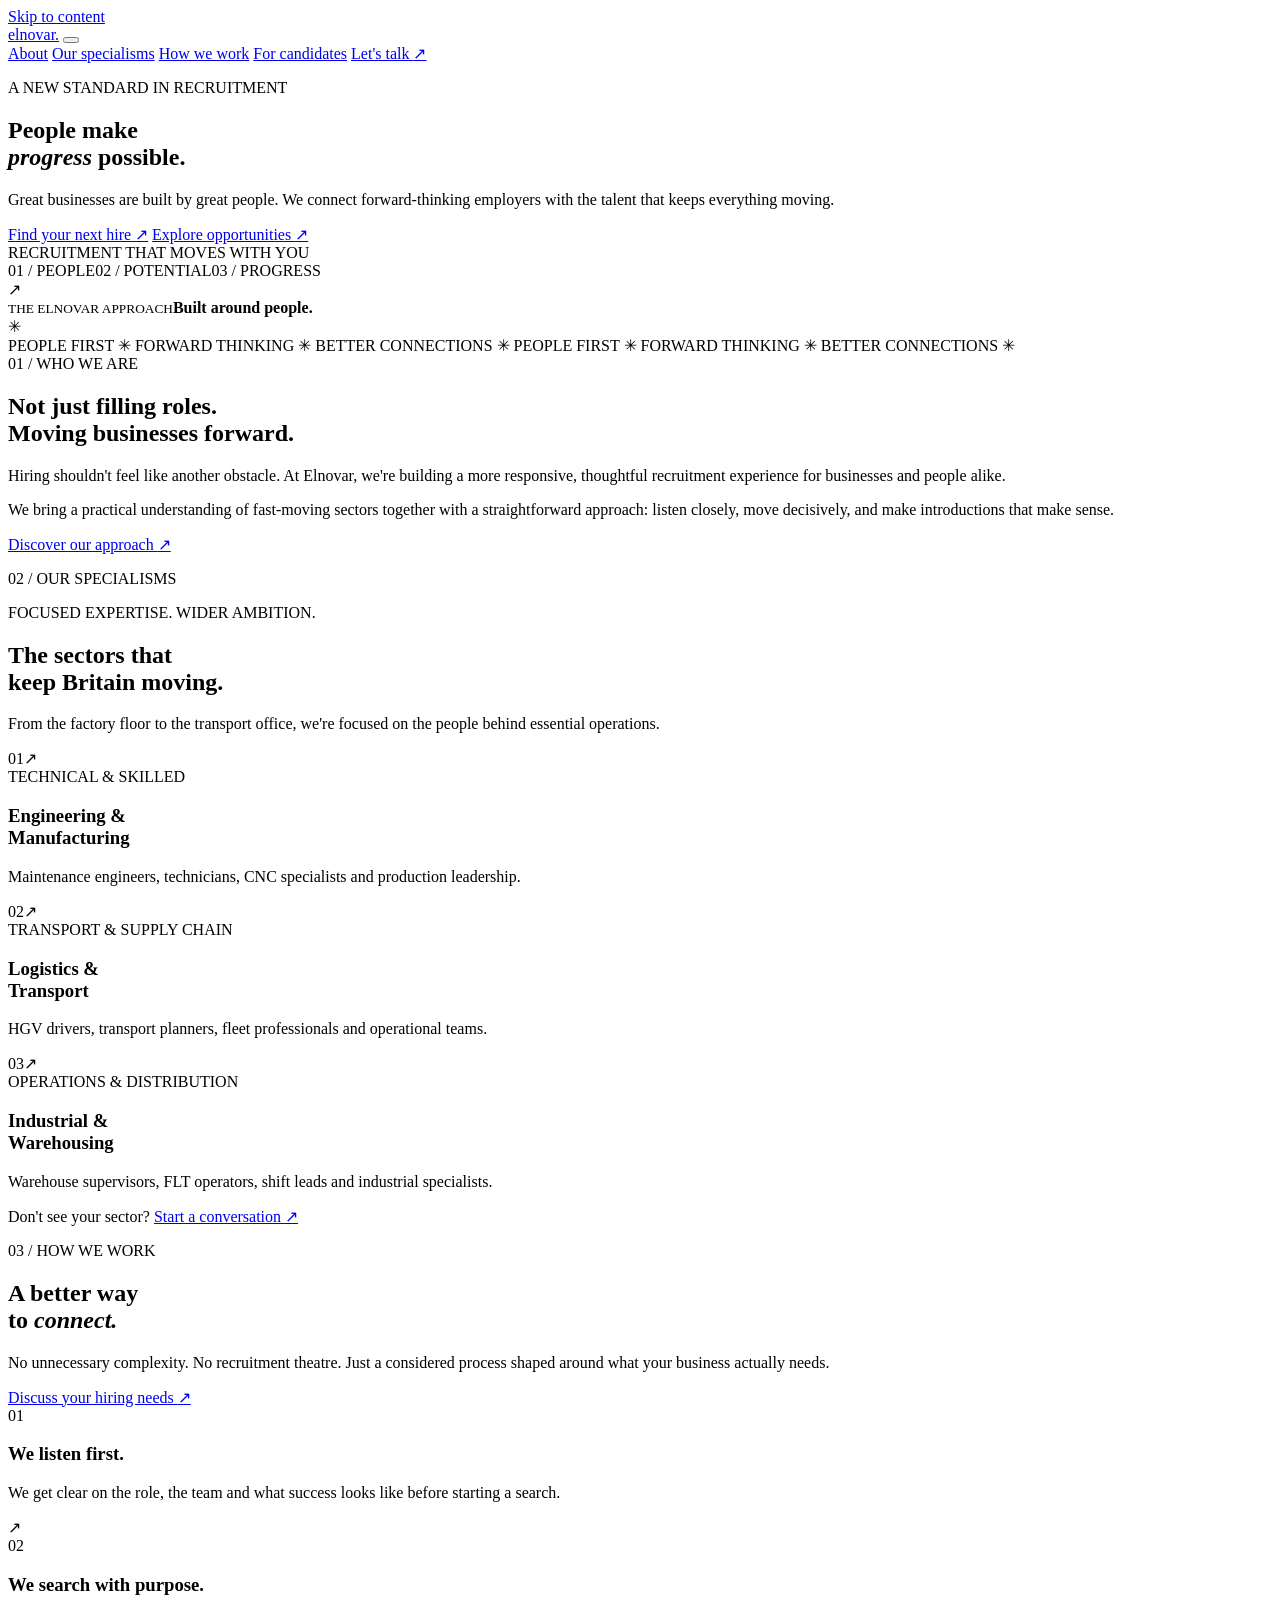
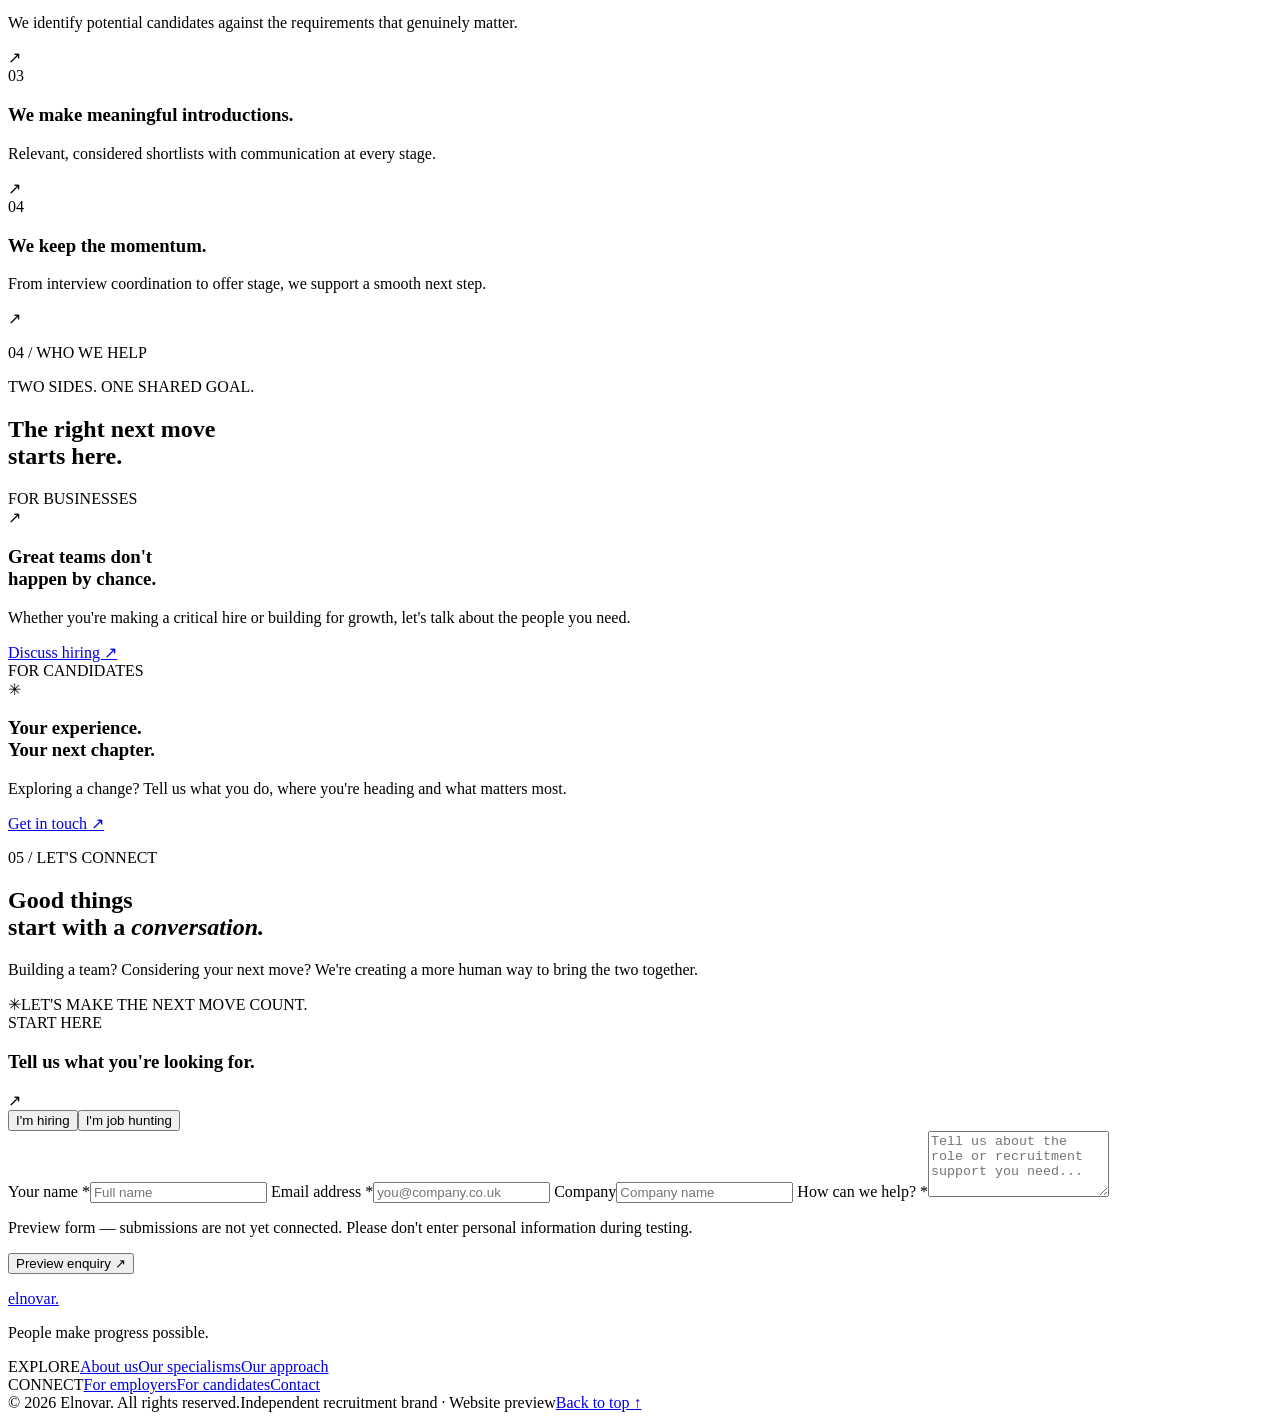
==== index.html @ 0253117a "Build Elnovar recruitment website structure" ====
<!doctype html>
<html lang="en-GB">
<head>
  <meta charset="utf-8">
  <meta name="viewport" content="width=device-width, initial-scale=1">
  <meta name="theme-color" content="#101d24">
  <meta name="description" content="Elnovar is a modern UK recruitment partner connecting ambitious businesses with talent across engineering, logistics and industrial operations.">
  <meta property="og:title" content="Elnovar | Recruitment with momentum">
  <meta property="og:description" content="People make progress possible. Discover a more considered approach to hiring across engineering, logistics and industrial operations.">
  <meta property="og:type" content="website">
  <title>Elnovar — People make progress possible.</title>
  <link rel="preconnect" href="https://fonts.googleapis.com">
  <link rel="preconnect" href="https://fonts.gstatic.com" crossorigin>
  <link href="https://fonts.googleapis.com/css2?family=DM+Sans:wght@400;500;600;700&family=Manrope:wght@400;500;600;700;800&display=swap" rel="stylesheet">
  <link rel="stylesheet" href="./styles.css">
  <script defer src="./script.js"></script>
</head>
<body>
  <a class="skip-link" href="#main">Skip to content</a>
  <header class="site-header" id="top">
    <div class="container header-inner">
      <a class="brand" href="#top" aria-label="Elnovar home"><span class="brand-mark" aria-hidden="true"><i></i><i></i><i></i></span><span>elnovar<span class="brand-dot">.</span></span></a>
      <button class="menu-toggle" type="button" aria-expanded="false" aria-controls="primary-nav" aria-label="Open menu"><span></span><span></span><span></span></button>
      <nav id="primary-nav" class="primary-nav" aria-label="Main navigation">
        <a href="#about">About</a>
        <a href="#industries">Our specialisms</a>
        <a href="#approach">How we work</a>
        <a href="#candidates">For candidates</a>
        <a href="#contact" class="nav-cta">Let's talk <span aria-hidden="true">↗</span></a>
      </nav>
    </div>
  </header>
  <main id="main">
    <section class="hero" aria-labelledby="hero-title">
      <div class="hero-grid" aria-hidden="true"></div>
      <div class="container hero-inner">
        <div class="hero-content">
          <p class="eyebrow hero-eyebrow"><span class="eyebrow-line"></span> A NEW STANDARD IN RECRUITMENT</p>
          <h1 id="hero-title">People make<br><em>progress</em> possible<span class="accent-period">.</span></h1>
          <p class="hero-description">Great businesses are built by great people. We connect forward-thinking employers with the talent that keeps everything moving.</p>
          <div class="hero-actions">
            <a class="button button-lime" href="#contact">Find your next hire <span aria-hidden="true">↗</span></a>
            <a class="text-link light-link" href="#candidates">Explore opportunities <span aria-hidden="true">↗</span></a>
          </div>
          <div class="hero-bottom"><span class="hero-rule"></span><span>RECRUITMENT THAT MOVES WITH YOU</span></div>
        </div>
        <div class="hero-visual" aria-hidden="true">
          <div class="visual-orbit orbit-one"></div><div class="visual-orbit orbit-two"></div>
          <div class="hero-image-frame">
            <div class="hero-image"></div>
            <div class="image-shade"></div>
            <div class="image-caption"><span>01 / PEOPLE</span><span>02 / POTENTIAL</span><span>03 / PROGRESS</span></div>
          </div>
          <div class="floating-card">
            <span class="floating-icon">↗</span>
            <div><small>THE ELNOVAR APPROACH</small><strong>Built around people.</strong></div>
          </div>
          <div class="corner-star">✳</div>
        </div>
      </div>
      <div class="hero-marquee" aria-hidden="true"><div>PEOPLE FIRST <span>✳</span> FORWARD THINKING <span>✳</span> BETTER CONNECTIONS <span>✳</span> PEOPLE FIRST <span>✳</span> FORWARD THINKING <span>✳</span> BETTER CONNECTIONS <span>✳</span></div></div>
    </section>
    <section class="intro section-pad" id="about" aria-labelledby="intro-title">
      <div class="container intro-layout">
        <div class="section-label"><span class="label-disc"></span> 01 / WHO WE ARE</div>
        <div class="intro-main">
          <h2 id="intro-title">Not just filling roles.<br><span>Moving businesses forward.</span></h2>
          <div class="intro-columns"><p>Hiring shouldn't feel like another obstacle. At Elnovar, we're building a more responsive, thoughtful recruitment experience for businesses and people alike.</p><p>We bring a practical understanding of fast-moving sectors together with a straightforward approach: listen closely, move decisively, and make introductions that make sense.</p></div>
          <a class="text-link dark-link" href="#approach">Discover our approach <span aria-hidden="true">↗</span></a>
        </div>
      </div>
    </section>
    <section class="specialisms section-pad" id="industries" aria-labelledby="industries-title">
      <div class="container">
        <div class="section-top"><p class="section-label"><span class="label-disc"></span> 02 / OUR SPECIALISMS</p><p class="section-kicker">FOCUSED EXPERTISE. WIDER AMBITION.</p></div>
        <div class="heading-row"><h2 id="industries-title">The sectors that<br><span>keep Britain moving.</span></h2><p>From the factory floor to the transport office, we're focused on the people behind essential operations.</p></div>
        <div class="sector-grid">
          <article class="sector-card sector-engineering">
            <div class="sector-photo"></div><div class="sector-overlay"></div>
            <div class="sector-card-inner"><div class="sector-top"><span>01</span><span class="sector-arrow">↗</span></div><div class="sector-bottom"><span class="sector-category">TECHNICAL & SKILLED</span><h3>Engineering &<br>Manufacturing</h3><p>Maintenance engineers, technicians, CNC specialists and production leadership.</p></div></div>
          </article>
          <article class="sector-card sector-logistics">
            <div class="sector-photo"></div><div class="sector-overlay"></div>
            <div class="sector-card-inner"><div class="sector-top"><span>02</span><span class="sector-arrow">↗</span></div><div class="sector-bottom"><span class="sector-category">TRANSPORT & SUPPLY CHAIN</span><h3>Logistics &<br>Transport</h3><p>HGV drivers, transport planners, fleet professionals and operational teams.</p></div></div>
          </article>
          <article class="sector-card sector-industrial">
            <div class="sector-photo"></div><div class="sector-overlay"></div>
            <div class="sector-card-inner"><div class="sector-top"><span>03</span><span class="sector-arrow">↗</span></div><div class="sector-bottom"><span class="sector-category">OPERATIONS & DISTRIBUTION</span><h3>Industrial &<br>Warehousing</h3><p>Warehouse supervisors, FLT operators, shift leads and industrial specialists.</p></div></div>
          </article>
        </div>
        <p class="sector-footnote">Don't see your sector? <a href="#contact">Start a conversation <span aria-hidden="true">↗</span></a></p>
      </div>
    </section>
    <section class="approach section-pad" id="approach" aria-labelledby="approach-title">
      <div class="container approach-grid">
        <div class="approach-left"><p class="section-label light-label"><span class="label-disc"></span> 03 / HOW WE WORK</p><h2 id="approach-title">A better way<br>to <em>connect.</em></h2><p>No unnecessary complexity. No recruitment theatre. Just a considered process shaped around what your business actually needs.</p><a class="button button-outline" href="#contact">Discuss your hiring needs <span aria-hidden="true">↗</span></a></div>
        <div class="steps">
          <article class="step"><span class="step-number">01</span><div><h3>We listen first.</h3><p>We get clear on the role, the team and what success looks like before starting a search.</p></div><span class="step-icon" aria-hidden="true">↗</span></article>
          <article class="step"><span class="step-number">02</span><div><h3>We search with purpose.</h3><p>We identify potential candidates against the requirements that genuinely matter.</p></div><span class="step-icon" aria-hidden="true">↗</span></article>
          <article class="step"><span class="step-number">03</span><div><h3>We make meaningful introductions.</h3><p>Relevant, considered shortlists with communication at every stage.</p></div><span class="step-icon" aria-hidden="true">↗</span></article>
          <article class="step"><span class="step-number">04</span><div><h3>We keep the momentum.</h3><p>From interview coordination to offer stage, we support a smooth next step.</p></div><span class="step-icon" aria-hidden="true">↗</span></article>
        </div>
      </div>
    </section>
    <section class="audiences section-pad" id="candidates" aria-labelledby="audience-title">
      <div class="container">
        <div class="section-top"><p class="section-label"><span class="label-disc"></span> 04 / WHO WE HELP</p><p class="section-kicker">TWO SIDES. ONE SHARED GOAL.</p></div>
        <h2 id="audience-title">The right next move<br><span>starts here.</span></h2>
        <div class="audience-grid">
          <article class="audience-card audience-employers"><span class="audience-overline">FOR BUSINESSES</span><div class="audience-symbol" aria-hidden="true">↗</div><h3>Great teams don't<br>happen by chance.</h3><p>Whether you're making a critical hire or building for growth, let's talk about the people you need.</p><a class="round-link" href="#contact" aria-label="Enquire about hiring">Discuss hiring <span>↗</span></a></article>
          <article class="audience-card audience-talent"><span class="audience-overline">FOR CANDIDATES</span><div class="audience-symbol" aria-hidden="true">✳</div><h3>Your experience.<br>Your next chapter.</h3><p>Exploring a change? Tell us what you do, where you're heading and what matters most.</p><a class="round-link" href="#contact" aria-label="Contact Elnovar about opportunities">Get in touch <span>↗</span></a></article>
        </div>
      </div>
    </section>
    <section class="contact-section" id="contact" aria-labelledby="contact-title">
      <div class="container contact-layout">
        <div class="contact-text"><p class="section-label light-label"><span class="label-disc"></span> 05 / LET'S CONNECT</p><h2 id="contact-title">Good things<br>start with a <em>conversation.</em></h2><p>Building a team? Considering your next move? We're creating a more human way to bring the two together.</p><div class="contact-signoff"><span class="signoff-icon">✳</span><span>LET'S MAKE THE NEXT MOVE COUNT.</span></div></div>
        <div class="contact-panel">
          <div class="form-header"><div><span class="panel-eyebrow">START HERE</span><h3>Tell us what you're looking for.</h3></div><span class="form-deco" aria-hidden="true">↗</span></div>
          <div class="audience-switch" role="group" aria-label="Enquiry type"><button class="switch-button active" type="button" data-audience="employer" aria-pressed="true">I'm hiring</button><button class="switch-button" type="button" data-audience="candidate" aria-pressed="false">I'm job hunting</button></div>
          <form id="enquiry-form" novalidate>
            <label for="contact-name">Your name <span>*</span></label><input id="contact-name" name="name" type="text" placeholder="Full name" autocomplete="name" required>
            <label for="contact-email">Email address <span>*</span></label><input id="contact-email" name="email" type="email" placeholder="you@company.co.uk" autocomplete="email" required>
            <label for="contact-company" id="company-label">Company</label><input id="contact-company" name="company" type="text" placeholder="Company name" autocomplete="organization">
            <label for="contact-message" id="message-label">How can we help? <span>*</span></label><textarea id="contact-message" name="message" rows="4" placeholder="Tell us about the role or recruitment support you need..." required></textarea>
            <p class="form-note">Preview form — submissions are not yet connected. Please don't enter personal information during testing.</p>
            <button class="button button-dark form-submit" type="submit">Preview enquiry <span aria-hidden="true">↗</span></button>
            <p class="form-feedback" id="form-feedback" role="status" aria-live="polite"></p>
          </form>
        </div>
      </div>
    </section>
  </main>
  <footer class="site-footer">
    <div class="container footer-main">
      <div><a class="brand footer-brand" href="#top" aria-label="Elnovar home"><span class="brand-mark" aria-hidden="true"><i></i><i></i><i></i></span><span>elnovar<span class="brand-dot">.</span></span></a><p>People make progress possible.</p></div>
      <div class="footer-links"><div><span>EXPLORE</span><a href="#about">About us</a><a href="#industries">Our specialisms</a><a href="#approach">Our approach</a></div><div><span>CONNECT</span><a href="#contact">For employers</a><a href="#candidates">For candidates</a><a href="#contact">Contact</a></div></div>
    </div>
    <div class="container footer-bottom"><span>© <span id="year">2026</span> Elnovar. All rights reserved.</span><span>Independent recruitment brand · Website preview</span><a href="#top">Back to top ↑</a></div>
  </footer>
</body>
</html>
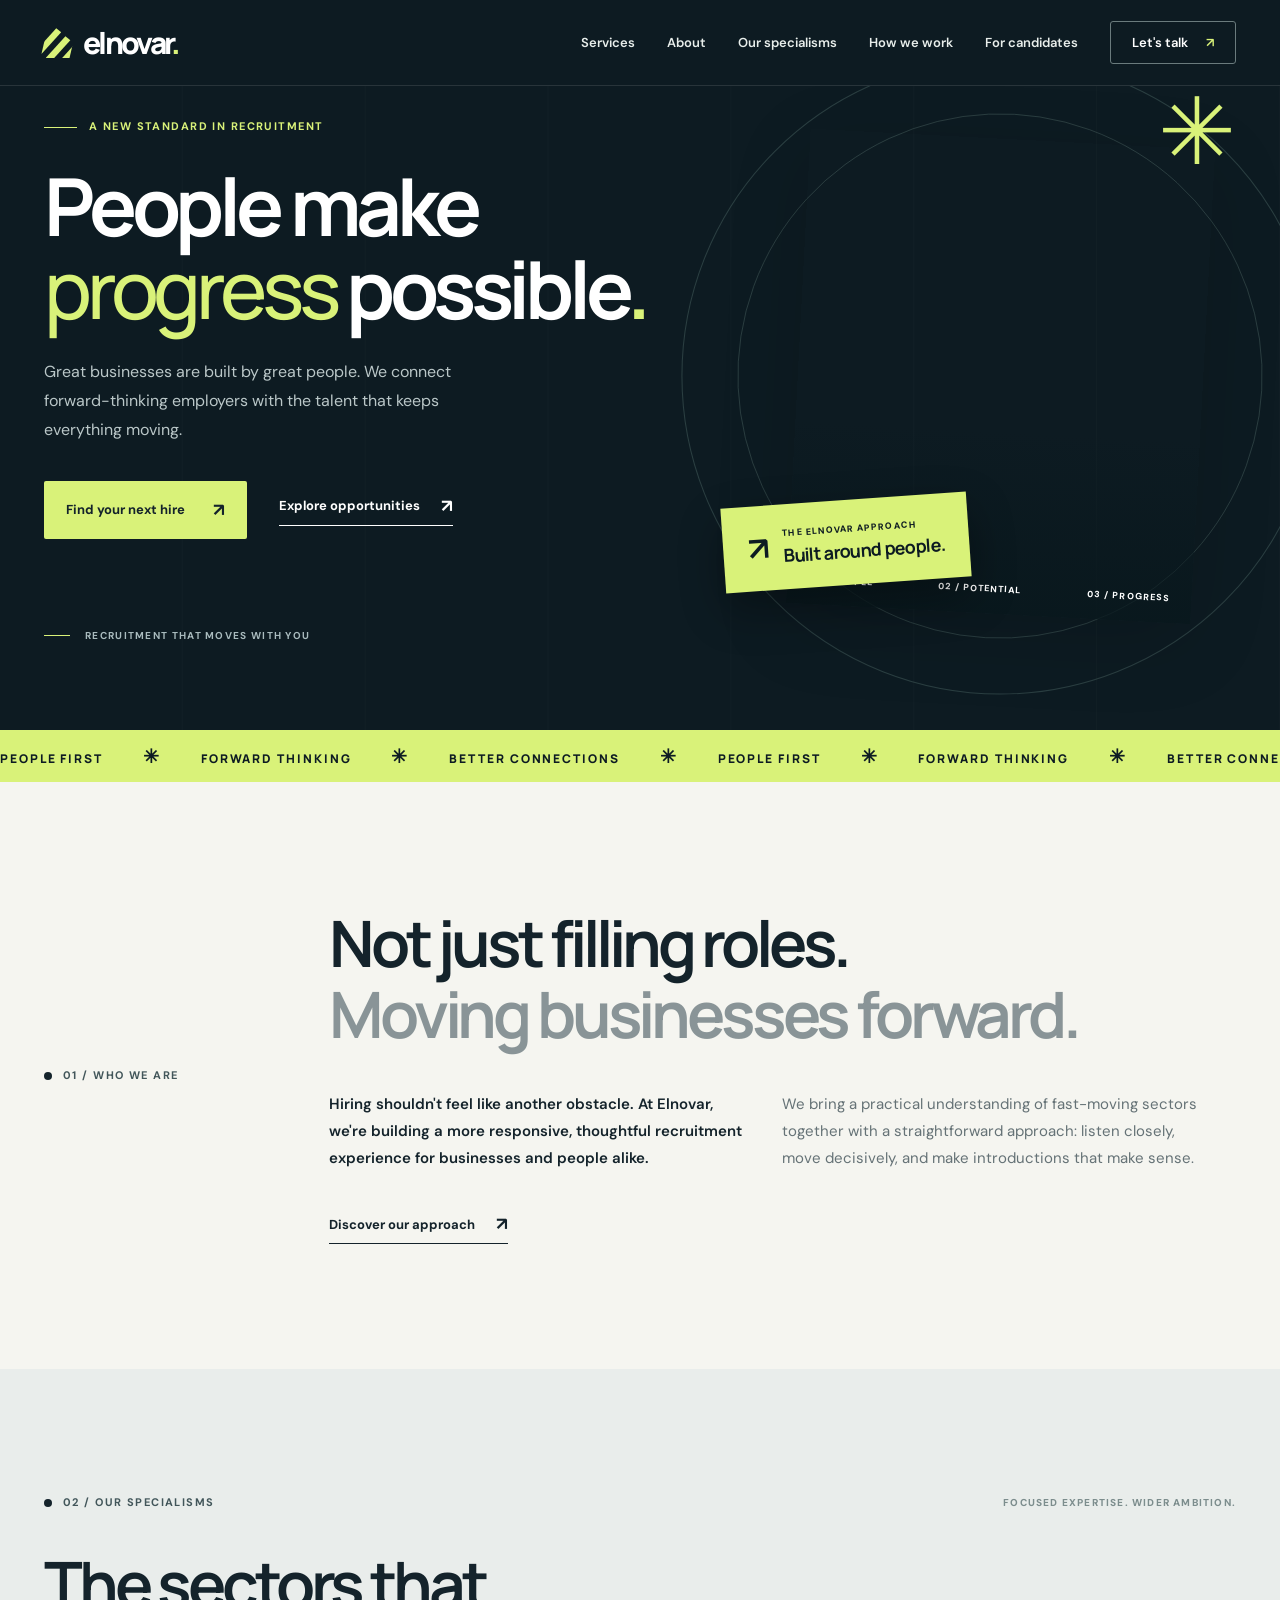
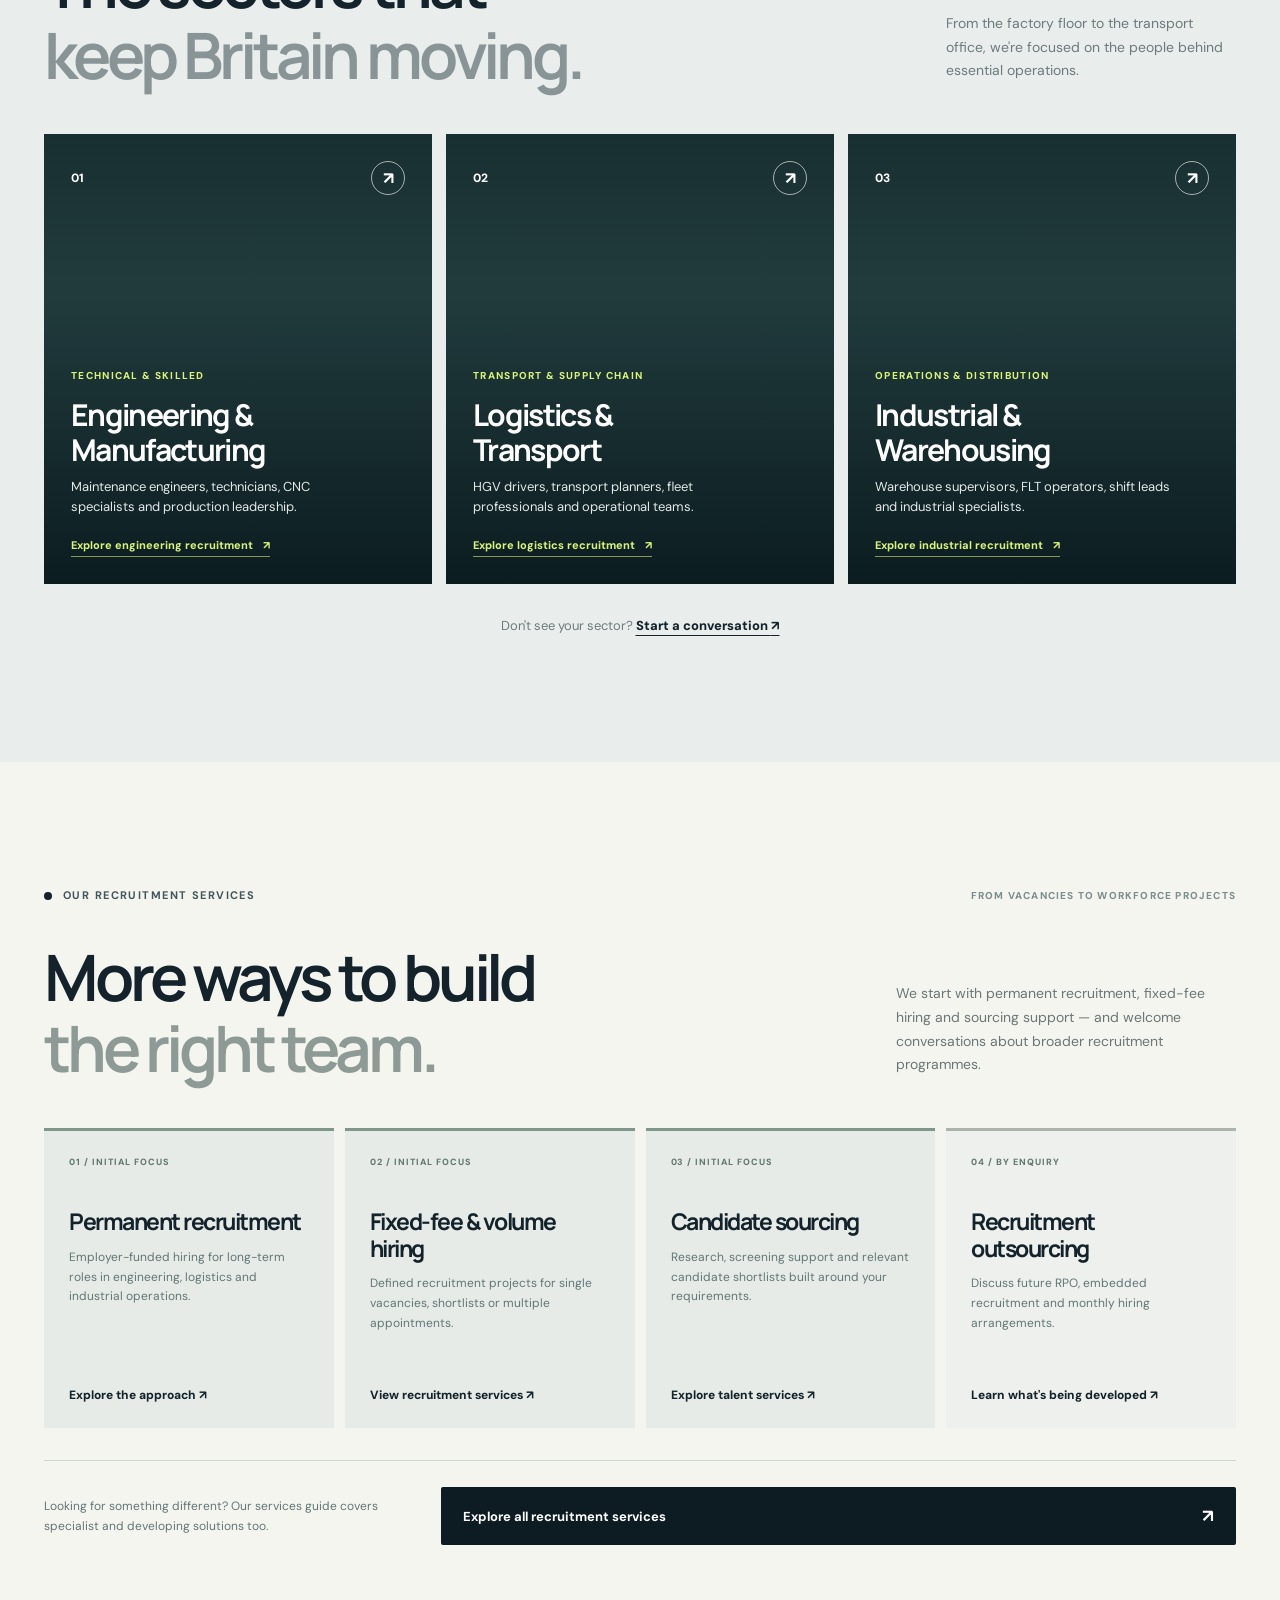
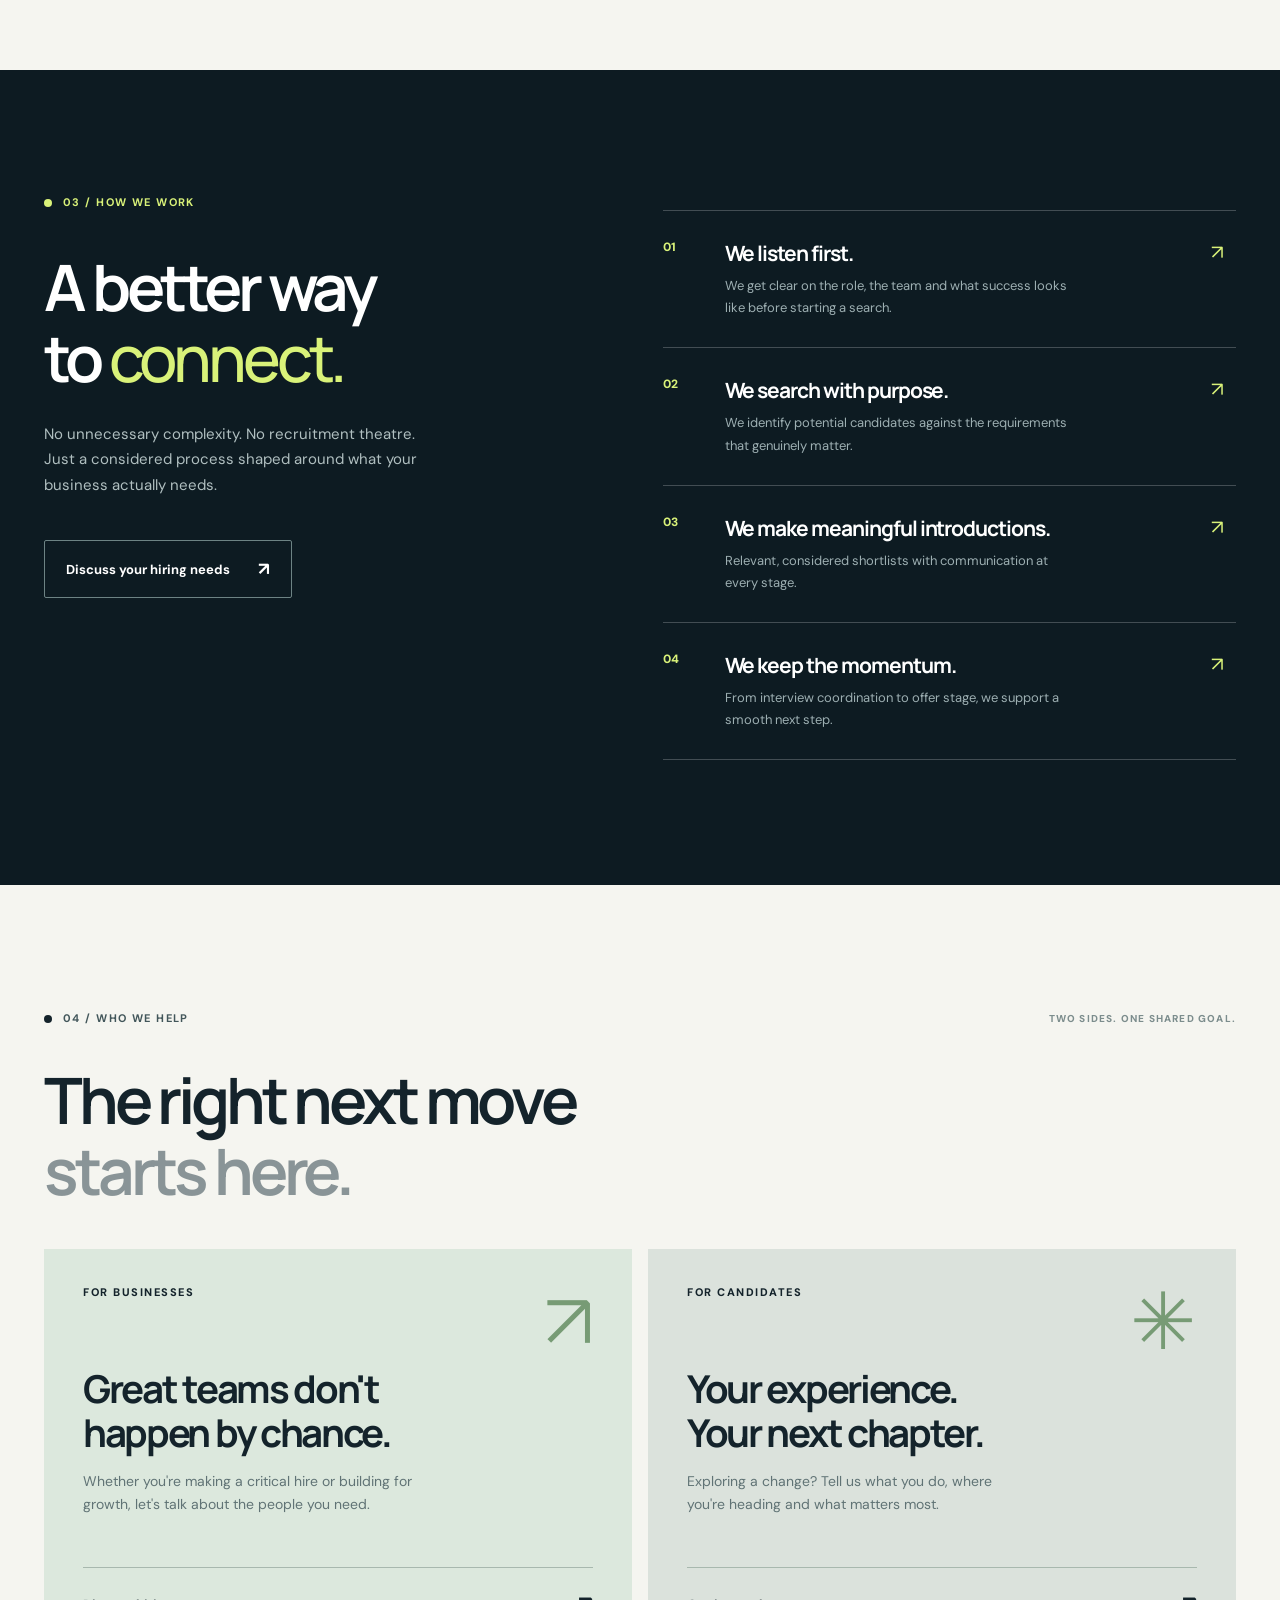
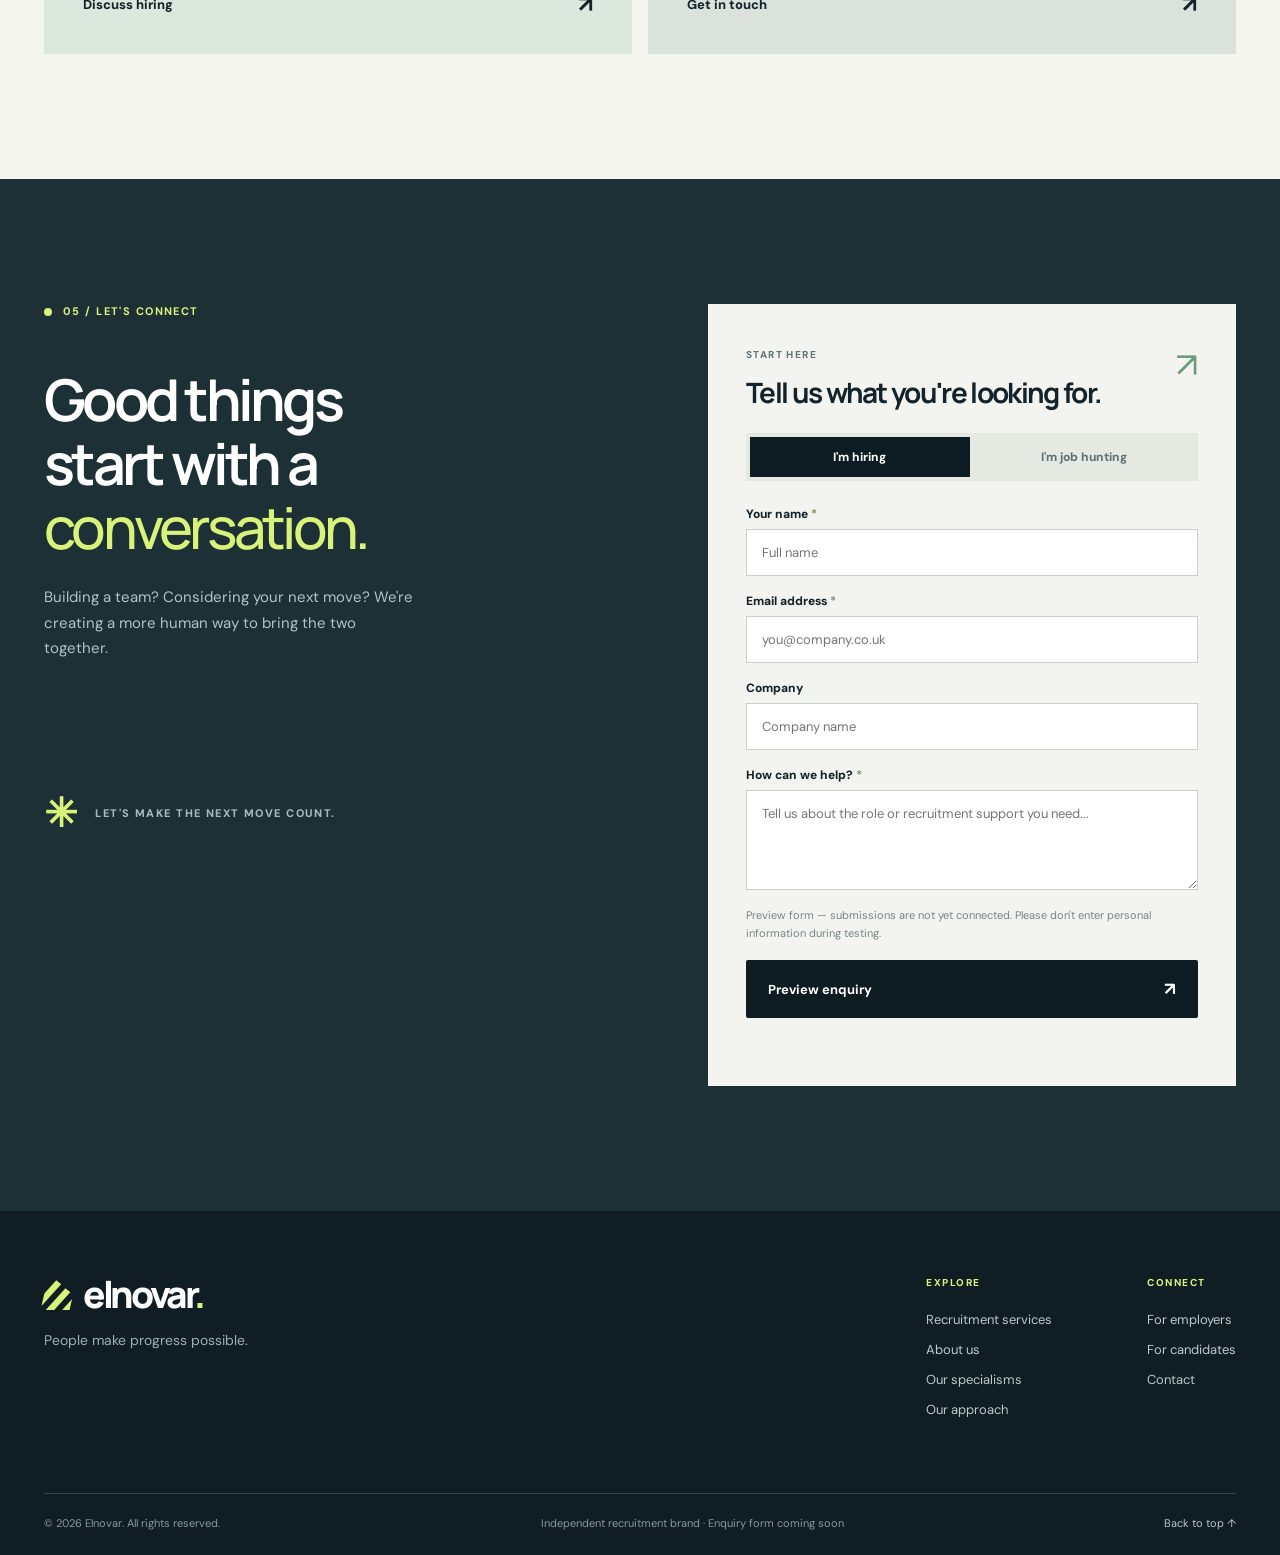
==== commit c2726e8c: "Add SEO-ready recruitment services and industry landing pages" ====
--- a/index.html
+++ b/index.html
@@ -4,11 +4,17 @@
   <meta charset="utf-8">
   <meta name="viewport" content="width=device-width, initial-scale=1">
   <meta name="theme-color" content="#101d24">
-  <meta name="description" content="Elnovar is a modern UK recruitment partner connecting ambitious businesses with talent across engineering, logistics and industrial operations.">
+  <meta name="description" content="Explore Elnovar recruitment services for engineering, transport, logistics and industrial employers. Permanent hiring, candidate sourcing and fixed-fee recruitment.">
   <meta property="og:title" content="Elnovar | Recruitment with momentum">
   <meta property="og:description" content="People make progress possible. Discover a more considered approach to hiring across engineering, logistics and industrial operations.">
   <meta property="og:type" content="website">
-  <title>Elnovar — People make progress possible.</title>
+  <meta property="og:site_name" content="Elnovar">
+  <meta property="og:url" content="https://rahis306-png.github.io/elnovar-site/">
+  <meta name="robots" content="index,follow">
+  <link rel="canonical" href="https://rahis306-png.github.io/elnovar-site/">
+  <link rel="icon" href="./favicon.svg" type="image/svg+xml">
+  <script type="application/ld+json">{"@context":"https://schema.org","@type":"Organization","name":"Elnovar","url":"https://rahis306-png.github.io/elnovar-site/","description":"A UK recruitment brand focusing on engineering, logistics, manufacturing and industrial roles."}</script>
+  <title>Elnovar | UK Recruitment for Engineering, Logistics & Industrial Roles</title>
   <link rel="preconnect" href="https://fonts.googleapis.com">
   <link rel="preconnect" href="https://fonts.gstatic.com" crossorigin>
   <link href="https://fonts.googleapis.com/css2?family=DM+Sans:wght@400;500;600;700&family=Manrope:wght@400;500;600;700;800&display=swap" rel="stylesheet">
@@ -22,6 +28,7 @@
       <a class="brand" href="#top" aria-label="Elnovar home"><span class="brand-mark" aria-hidden="true"><i></i><i></i><i></i></span><span>elnovar<span class="brand-dot">.</span></span></a>
       <button class="menu-toggle" type="button" aria-expanded="false" aria-controls="primary-nav" aria-label="Open menu"><span></span><span></span><span></span></button>
       <nav id="primary-nav" class="primary-nav" aria-label="Main navigation">
+        <a href="./services/">Services</a>
         <a href="#about">About</a>
         <a href="#industries">Our specialisms</a>
         <a href="#approach">How we work</a>
@@ -77,20 +84,29 @@
         <div class="sector-grid">
           <article class="sector-card sector-engineering">
             <div class="sector-photo"></div><div class="sector-overlay"></div>
-            <div class="sector-card-inner"><div class="sector-top"><span>01</span><span class="sector-arrow">↗</span></div><div class="sector-bottom"><span class="sector-category">TECHNICAL & SKILLED</span><h3>Engineering &<br>Manufacturing</h3><p>Maintenance engineers, technicians, CNC specialists and production leadership.</p></div></div>
+            <div class="sector-card-inner"><div class="sector-top"><span>01</span><span class="sector-arrow">↗</span></div><div class="sector-bottom"><span class="sector-category">TECHNICAL & SKILLED</span><h3>Engineering &<br>Manufacturing</h3><p>Maintenance engineers, technicians, CNC specialists and production leadership.</p><a class="sector-more" href="./industries/engineering-manufacturing/">Explore engineering recruitment <span aria-hidden="true">↗</span></a></div></div>
           </article>
           <article class="sector-card sector-logistics">
             <div class="sector-photo"></div><div class="sector-overlay"></div>
-            <div class="sector-card-inner"><div class="sector-top"><span>02</span><span class="sector-arrow">↗</span></div><div class="sector-bottom"><span class="sector-category">TRANSPORT & SUPPLY CHAIN</span><h3>Logistics &<br>Transport</h3><p>HGV drivers, transport planners, fleet professionals and operational teams.</p></div></div>
+            <div class="sector-card-inner"><div class="sector-top"><span>02</span><span class="sector-arrow">↗</span></div><div class="sector-bottom"><span class="sector-category">TRANSPORT & SUPPLY CHAIN</span><h3>Logistics &<br>Transport</h3><p>HGV drivers, transport planners, fleet professionals and operational teams.</p><a class="sector-more" href="./industries/logistics-transport/">Explore logistics recruitment <span aria-hidden="true">↗</span></a></div></div>
           </article>
           <article class="sector-card sector-industrial">
             <div class="sector-photo"></div><div class="sector-overlay"></div>
-            <div class="sector-card-inner"><div class="sector-top"><span>03</span><span class="sector-arrow">↗</span></div><div class="sector-bottom"><span class="sector-category">OPERATIONS & DISTRIBUTION</span><h3>Industrial &<br>Warehousing</h3><p>Warehouse supervisors, FLT operators, shift leads and industrial specialists.</p></div></div>
+            <div class="sector-card-inner"><div class="sector-top"><span>03</span><span class="sector-arrow">↗</span></div><div class="sector-bottom"><span class="sector-category">OPERATIONS & DISTRIBUTION</span><h3>Industrial &<br>Warehousing</h3><p>Warehouse supervisors, FLT operators, shift leads and industrial specialists.</p><a class="sector-more" href="./industries/warehousing-industrial/">Explore industrial recruitment <span aria-hidden="true">↗</span></a></div></div>
           </article>
         </div>
         <p class="sector-footnote">Don't see your sector? <a href="#contact">Start a conversation <span aria-hidden="true">↗</span></a></p>
       </div>
     </section>
+<section class="home-services section-pad" id="services" aria-labelledby="home-services-title"><div class="container">
+<div class="section-top"><p class="section-label"><span class="label-disc"></span> OUR RECRUITMENT SERVICES</p><p class="section-kicker">FROM VACANCIES TO WORKFORCE PROJECTS</p></div>
+<div class="home-services-heading"><h2 id="home-services-title">More ways to build<br><span>the right team.</span></h2><p>We start with permanent recruitment, fixed-fee hiring and sourcing support — and welcome conversations about broader recruitment programmes.</p></div>
+<div class="home-services-grid">
+<a href="./services/permanent-recruitment/" class="home-service-card"><span class="service-card-index">01 / INITIAL FOCUS</span><h3>Permanent recruitment</h3><p>Employer-funded hiring for long-term roles in engineering, logistics and industrial operations.</p><span class="service-card-link">Explore the approach ↗</span></a>
+<a href="./services/#recruitment" class="home-service-card"><span class="service-card-index">02 / INITIAL FOCUS</span><h3>Fixed-fee & volume hiring</h3><p>Defined recruitment projects for single vacancies, shortlists or multiple appointments.</p><span class="service-card-link">View recruitment services ↗</span></a>
+<a href="./services/#talent" class="home-service-card"><span class="service-card-index">03 / INITIAL FOCUS</span><h3>Candidate sourcing</h3><p>Research, screening support and relevant candidate shortlists built around your requirements.</p><span class="service-card-link">Explore talent services ↗</span></a>
+<a href="./services/recruitment-outsourcing/" class="home-service-card"><span class="service-card-index">04 / BY ENQUIRY</span><h3>Recruitment outsourcing</h3><p>Discuss future RPO, embedded recruitment and monthly hiring arrangements.</p><span class="service-card-link">Learn what's being developed ↗</span></a>
+</div><div class="home-service-bottom"><p>Looking for something different? Our services guide covers specialist and developing solutions too.</p><a class="button button-dark" href="./services/">Explore all recruitment services <span aria-hidden="true">↗</span></a></div></div></section>
     <section class="approach section-pad" id="approach" aria-labelledby="approach-title">
       <div class="container approach-grid">
         <div class="approach-left"><p class="section-label light-label"><span class="label-disc"></span> 03 / HOW WE WORK</p><h2 id="approach-title">A better way<br>to <em>connect.</em></h2><p>No unnecessary complexity. No recruitment theatre. Just a considered process shaped around what your business actually needs.</p><a class="button button-outline" href="#contact">Discuss your hiring needs <span aria-hidden="true">↗</span></a></div>
@@ -134,9 +150,9 @@
   <footer class="site-footer">
     <div class="container footer-main">
       <div><a class="brand footer-brand" href="#top" aria-label="Elnovar home"><span class="brand-mark" aria-hidden="true"><i></i><i></i><i></i></span><span>elnovar<span class="brand-dot">.</span></span></a><p>People make progress possible.</p></div>
-      <div class="footer-links"><div><span>EXPLORE</span><a href="#about">About us</a><a href="#industries">Our specialisms</a><a href="#approach">Our approach</a></div><div><span>CONNECT</span><a href="#contact">For employers</a><a href="#candidates">For candidates</a><a href="#contact">Contact</a></div></div>
+      <div class="footer-links"><div><span>EXPLORE</span><a href="./services/">Recruitment services</a><a href="#about">About us</a><a href="#industries">Our specialisms</a><a href="#approach">Our approach</a></div><div><span>CONNECT</span><a href="#contact">For employers</a><a href="#candidates">For candidates</a><a href="#contact">Contact</a></div></div>
     </div>
-    <div class="container footer-bottom"><span>© <span id="year">2026</span> Elnovar. All rights reserved.</span><span>Independent recruitment brand · Website preview</span><a href="#top">Back to top ↑</a></div>
+    <div class="container footer-bottom"><span>© <span id="year">2026</span> Elnovar. All rights reserved.</span><span>Independent recruitment brand · Enquiry form coming soon</span><a href="#top">Back to top ↑</a></div>
   </footer>
 </body>
 </html>
--- a/styles.css
+++ b/styles.css
@@ -0,0 +1,32 @@
+:root{--ink:#14232b;--deep:#0d1b22;--deep-2:#172b32;--lime:#d9f279;--chalk:#f5f5f0;--white:#fff;--muted:#6c7a7f;--line:#d9ddd9;--font:'Manrope','DM Sans',sans-serif}
+*{box-sizing:border-box}html{scroll-behavior:smooth;scroll-padding-top:85px}body{margin:0;background:var(--chalk);color:var(--ink);font-family:'DM Sans',sans-serif;-webkit-font-smoothing:antialiased}a{color:inherit;text-decoration:none}button,input,textarea{font:inherit}button{cursor:pointer}img{max-width:100%}h1,h2,h3,p{margin-top:0}h1,h2,h3{font-family:var(--font);letter-spacing:-.065em}h2{font-size:clamp(2.55rem,5vw,5.35rem);line-height:1.11;font-weight:650}p{line-height:1.7}.container{width:min(1240px,calc(100% - 88px));margin-inline:auto}.section-pad{padding:125px 0}.skip-link{position:absolute;top:-70px;left:8px;background:var(--lime);padding:12px;z-index:99}.skip-link:focus{top:8px}.site-header{height:86px;background:var(--deep);color:white;position:relative;z-index:20;border-bottom:1px solid #ffffff1c}.header-inner{display:flex;justify-content:space-between;align-items:center;height:100%}.brand{display:inline-flex;align-items:center;gap:10px;font-family:var(--font);font-weight:800;letter-spacing:-.09em;font-size:30px;line-height:1}.brand-dot{color:var(--lime)}.brand-mark{width:29px;height:30px;display:inline-block;position:relative;overflow:hidden;transform:skewX(-13deg)}.brand-mark i{display:block;position:absolute;width:7px;height:26px;background:var(--lime);transform:rotate(34deg);top:0}.brand-mark i:nth-child(1){left:1px}.brand-mark i:nth-child(2){left:12px;top:8px}.brand-mark i:nth-child(3){left:23px;top:16px}.primary-nav{display:flex;gap:32px;align-items:center}.primary-nav>a{font-size:13px;font-weight:600;color:#e8eeeb;transition:color .2s}.primary-nav>a:hover{color:var(--lime)}.primary-nav .nav-cta{border:1px solid #6a7b7d;padding:12px 21px;border-radius:3px;color:white}.nav-cta span{margin-left:15px;color:var(--lime)}.menu-toggle{display:none}.hero{min-height:696px;background:var(--deep);color:white;position:relative;overflow:hidden}.hero-grid{position:absolute;inset:0;pointer-events:none;opacity:.38;background-image:linear-gradient(to right,transparent calc(100% - 1px),#ffffff0b 1px);background-size:calc(100%/7) 100%}.hero-inner{display:grid;grid-template-columns:1.18fr .82fr;min-height:650px;align-items:center;gap:42px;padding-top:15px;padding-bottom:85px;position:relative}.hero-content{position:relative;z-index:2;padding-top:9px}.eyebrow,.section-label{font-weight:700;font-size:11px;letter-spacing:.13em;line-height:1.4}.hero-eyebrow{color:var(--lime);display:flex;align-items:center;gap:12px;margin-bottom:29px}.eyebrow-line{display:block;width:33px;height:1px;background:var(--lime)}h1{font-size:clamp(3.9rem,6.25vw,7rem);font-weight:680;line-height:1.04;margin-bottom:27px;max-width:800px;white-space:nowrap}h1 em,.approach h2 em,.contact-text h2 em{font-weight:500;font-style:normal;color:var(--lime)}.accent-period{color:var(--lime)}.hero-description{color:#bac7c8;font-size:16px;max-width:475px;line-height:1.82}.hero-actions{display:flex;align-items:center;gap:32px;margin-top:36px}.button{display:inline-flex;align-items:center;justify-content:space-between;gap:28px;border:1px solid transparent;min-height:55px;padding:16px 21px;border-radius:2px;font-size:13px;font-weight:700;transition:transform .2s,background .2s}.button:hover{transform:translateY(-2px)}.button span{font-size:18px}.button-lime{background:var(--lime);color:var(--ink)}.button-lime:hover{background:#e8fba5}.text-link{display:inline-flex;align-items:center;gap:21px;font-size:13px;font-weight:700;border-bottom:1px solid currentColor;padding-bottom:7px}.text-link span{font-size:18px}.light-link{color:white}.dark-link{color:var(--ink)}.hero-bottom{display:flex;align-items:center;gap:15px;color:#a9bbbe;font-size:10px;font-weight:700;letter-spacing:.13em;margin-top:90px}.hero-rule{height:1px;width:26px;background:var(--lime)}.hero-visual{position:relative;height:550px;display:flex;align-items:center;justify-content:center}.hero-image-frame{width:86%;height:475px;position:relative;transform:rotate(3deg);overflow:hidden;box-shadow:0 20px 80px #00000024}.hero-image{position:absolute;inset:0;background-image:url('https://images.unsplash.com/photo-1521737711867-e3b97375f902?auto=format&fit=crop&w=1100&q=85');background-position:center;background-size:cover;filter:saturate(.72) contrast(.92)}.image-shade{position:absolute;inset:0;background:linear-gradient(0deg,#08171cc9,transparent 39%)}.image-caption{position:absolute;bottom:19px;left:22px;right:22px;display:flex;justify-content:space-between;font-size:9px;letter-spacing:.12em;font-weight:800;color:white}.visual-orbit{position:absolute;border:1px solid #49626080;border-radius:50%;width:590px;height:590px}.orbit-one{transform:scale(.89) rotate(20deg)}.orbit-two{transform:scale(1.08)}.floating-card{position:absolute;bottom:66px;left:-42px;display:flex;align-items:center;gap:14px;background:var(--lime);color:var(--deep);padding:21px 25px;box-shadow:0 18px 45px #0005;transform:rotate(-4deg)}.floating-icon{font-size:33px;font-weight:600}.floating-card small{display:block;font-size:9px;letter-spacing:.12em;margin-bottom:4px;font-weight:800}.floating-card strong{font-family:var(--font);font-weight:700;font-size:18px;letter-spacing:-.035em}.corner-star{position:absolute;right:0;top:-15px;color:var(--lime);font-size:93px;line-height:1}.hero-marquee{position:absolute;bottom:0;left:0;width:100%;height:52px;background:var(--lime);color:var(--deep);overflow:hidden;display:flex;align-items:center}.hero-marquee div{white-space:nowrap;min-width:max-content;animation:slide 45s linear infinite;font:800 12px var(--font);letter-spacing:.16em}.hero-marquee span{padding:0 36px;font-size:19px}@keyframes slide{to{transform:translateX(-32%)}}.section-label{display:flex;align-items:center;gap:11px;color:#42565a;margin:0;min-width:max-content}.label-disc{height:8px;width:8px;background:var(--ink);display:inline-block;border-radius:50%}.intro-layout{display:grid;grid-template-columns:230px 1fr;gap:55px}.intro h2{margin-bottom:42px}.intro h2 span,.specialisms h2 span,.audiences h2 span{color:#899497}.intro-columns{display:grid;grid-template-columns:1fr 1fr;gap:36px;max-width:870px}.intro-columns p{font-size:15px;color:#657276;line-height:1.8}.intro-columns p:first-child{color:var(--ink);font-weight:600}.intro .dark-link{margin-top:25px}.specialisms{background:#e9edeb}.section-top{display:flex;align-items:center;justify-content:space-between;margin-bottom:37px}.section-kicker{font-size:10px;letter-spacing:.12em;font-weight:800;color:#7c8d8d;margin:0}.heading-row{display:flex;align-items:end;justify-content:space-between;gap:60px;margin-bottom:44px}.heading-row h2{margin-bottom:0}.heading-row>p{max-width:290px;margin-bottom:7px;color:#6c7b7c;font-size:14px}.sector-grid{display:grid;grid-template-columns:repeat(3,1fr);gap:14px}.sector-card{height:450px;position:relative;overflow:hidden;background:#253f41;color:white}.sector-photo,.sector-overlay{position:absolute;inset:0}.sector-photo{background-size:cover;background-position:center;transition:transform .5s}.sector-card:hover .sector-photo{transform:scale(1.06)}.sector-engineering .sector-photo{background-image:url('https://images.unsplash.com/photo-1581091226825-a6a2a5aee158?auto=format&fit=crop&w=900&q=80')}.sector-logistics .sector-photo{background-image:url('https://images.unsplash.com/photo-1586528116311-ad8dd3c8310d?auto=format&fit=crop&w=900&q=80')}.sector-industrial .sector-photo{background-image:url('https://images.unsplash.com/photo-1565793298595-6ba897c2b3d4?auto=format&fit=crop&w=900&q=80')}.sector-overlay{background:linear-gradient(180deg,#07191b6b 0%,#112a2d30 35%,#09191de8 100%)}.sector-card-inner{position:absolute;inset:0;padding:27px;display:flex;flex-direction:column;justify-content:space-between}.sector-top{display:flex;align-items:center;justify-content:space-between;font-size:12px;font-weight:800}.sector-arrow{width:34px;height:34px;border:1px solid #ffffff9c;border-radius:50%;display:grid;place-items:center;font-size:17px}.sector-category{font-size:10px;color:var(--lime);font-weight:800;letter-spacing:.13em}.sector-card h3{font-size:clamp(1.7rem,2.35vw,2.4rem);font-weight:700;line-height:1.15;letter-spacing:-.055em;margin:14px 0 9px}.sector-card p{font-size:13px;line-height:1.6;color:#e3e8e7;max-width:300px;margin-bottom:0}.sector-footnote{text-align:center;font-size:13px;color:#6c7b7c;margin:31px 0 0}.sector-footnote a{font-weight:800;text-decoration:underline;text-underline-offset:5px;color:var(--ink)}.approach{background:var(--deep);color:white}.approach-grid{display:grid;grid-template-columns:.94fr 1.06fr;gap:110px}.light-label{color:var(--lime)}.light-label .label-disc{background:var(--lime)}.approach h2{margin:40px 0 29px}.approach-left>p:not(.section-label){color:#b0bfc0;font-size:15px;max-width:385px}.button-outline{color:white;border-color:#6d8384;margin-top:27px;background:transparent}.button-outline:hover{background:#ffffff15}.steps{padding-top:15px}.step{display:grid;grid-template-columns:45px 1fr 25px;gap:17px;border-bottom:1px solid #ffffff38;padding:28px 0}.step:first-child{border-top:1px solid #ffffff38}.step-number{color:var(--lime);font-size:12px;font-weight:800}.step h3{font-size:21px;letter-spacing:-.05em;margin:0 0 8px}.step p{font-size:13px;line-height:1.7;margin:0;color:#9dafb2;max-width:350px}.step-icon{color:var(--lime);font-size:20px}.audiences{background:var(--chalk)}.audiences h2{margin:0 0 43px}.audience-grid{display:grid;grid-template-columns:1fr 1fr;gap:16px}.audience-card{min-height:405px;padding:36px 39px 35px;position:relative;display:flex;align-items:flex-start;flex-direction:column;overflow:hidden}.audience-employers{background:#dce8dd}.audience-talent{background:#dbe2dc}.audience-overline{font-size:11px;font-weight:800;letter-spacing:.14em}.audience-symbol{position:absolute;right:40px;top:22px;color:#779b75;font-size:79px;font-weight:300}.audience-card h3{font-size:clamp(2rem,3vw,3.2rem);line-height:1.14;margin-top:68px;margin-bottom:15px;letter-spacing:-.06em}.audience-card>p{max-width:340px;font-size:14px;color:#607375;margin-bottom:28px}.round-link{display:flex;align-items:center;justify-content:space-between;gap:20px;font-size:13px;font-weight:800;border-top:1px solid #a8b8ae;width:100%;margin-top:auto;padding-top:21px}.round-link span{font-size:23px}.contact-section{background:#1c3036;color:white;padding:125px 0}.contact-layout{display:grid;grid-template-columns:1fr .92fr;gap:90px}.contact-text h2{margin:49px 0 25px;font-size:clamp(3rem,4.5vw,5.1rem)}.contact-text>p:not(.section-label){color:#b3c2c5;max-width:370px;font-size:15px}.contact-signoff{display:flex;gap:16px;align-items:center;margin-top:125px;color:#a8babc;font-size:11px;letter-spacing:.13em;font-weight:800}.signoff-icon{font-size:40px;color:var(--lime)}.contact-panel{background:#f3f4ef;padding:38px;color:var(--ink);align-self:start}.form-header{display:flex;justify-content:space-between;align-items:start;gap:10px}.panel-eyebrow{font-size:10px;font-weight:800;letter-spacing:.14em;color:#607577}.form-header h3{font-size:28px;letter-spacing:-.06em;margin:10px 0 22px}.form-deco{font-size:35px;color:#6d9a7b}.audience-switch{background:#e6e8e2;padding:4px;display:flex;gap:4px;margin-bottom:25px}.switch-button{border:0;padding:12px 10px;background:transparent;flex:1;color:#607174;font-weight:800;font-size:12px}.switch-button.active{background:var(--deep);color:white}.contact-panel form{display:flex;flex-direction:column}.contact-panel label{font-size:12px;font-weight:800;margin-bottom:7px}.contact-panel label span{color:#7c9060}.contact-panel input,.contact-panel textarea{width:100%;border:1px solid #cad1ca;background:white;padding:14px 15px;font-size:13px;margin-bottom:17px;border-radius:0;outline:0;color:var(--ink)}.contact-panel input:focus,.contact-panel textarea:focus{border-color:#607e6b;box-shadow:0 0 0 2px #607e6b25}.contact-panel textarea{resize:vertical;min-height:100px}.form-note{font-size:11px;color:#778485;line-height:1.6;margin-bottom:18px}.button-dark{background:var(--deep);color:white;width:100%}.button-dark:hover{background:#324f53}.form-feedback{font-size:12px;min-height:18px;margin:12px 0 0;color:#46684e}.site-footer{background:#101d24;color:white;padding:65px 0 25px}.footer-main{display:flex;justify-content:space-between;gap:40px;padding-bottom:75px}.footer-brand{font-size:37px}.footer-main>div:first-child>p{color:#9bb0b4;font-size:14px;margin-top:14px}.footer-links{display:flex;gap:95px}.footer-links>div{display:flex;flex-direction:column;gap:13px}.footer-links span{font-size:10px;font-weight:800;letter-spacing:.15em;color:var(--lime);margin-bottom:9px}.footer-links a{color:#bcc9ca;font-size:13px}.footer-links a:hover{color:var(--lime)}.footer-bottom{border-top:1px solid #ffffff2d;padding-top:22px;display:flex;justify-content:space-between;gap:20px;color:#879b9e;font-size:11px}.footer-bottom a{color:#b6c8c9}
+@media(max-width:1100px){.container{width:min(100% - 55px,1240px)}.primary-nav{gap:19px}.hero-inner{grid-template-columns:1fr .75fr}.hero-visual{height:480px}.hero-image-frame{height:400px}.floating-card{left:-30px}.approach-grid{gap:65px}.contact-layout{gap:50px}h1{font-size:clamp(3.5rem,6.5vw,6rem)}}
+@media(max-width:790px){.container{width:calc(100% - 38px)}.section-pad{padding:78px 0}.site-header{height:72px}.menu-toggle{display:flex;width:41px;height:41px;flex-direction:column;justify-content:center;gap:5px;background:transparent;border:1px solid #6a7b7d;padding:10px}.menu-toggle span{height:2px;background:white;width:100%}.primary-nav{display:none;position:absolute;top:72px;left:0;right:0;background:var(--deep);padding:20px;flex-direction:column;align-items:stretch;gap:0;border-top:1px solid #ffffff22;box-shadow:0 20px 30px #0003}.primary-nav.open{display:flex}.primary-nav a{padding:15px 10px;border-bottom:1px solid #ffffff18}.primary-nav .nav-cta{margin-top:12px}.hero-inner{grid-template-columns:1fr;min-height:auto;padding-top:80px;padding-bottom:75px;gap:30px}.hero-content{padding:0}.hero-description{max-width:590px}.hero-bottom{margin-top:40px}.hero-visual{height:330px;width:min(450px,90%);margin:0 auto}.hero-image-frame{width:76%;height:300px}.visual-orbit{width:350px;height:350px}.floating-card{bottom:4px;left:0;padding:14px}.floating-card strong{font-size:14px}.corner-star{font-size:60px}.intro-layout{grid-template-columns:1fr;gap:25px}.intro-columns{gap:20px}.heading-row{display:block}.heading-row p{max-width:480px}.sector-grid{grid-template-columns:1fr 1fr}.sector-card{height:390px}.sector-card:last-child{grid-column:1/-1;height:340px}.approach-grid{grid-template-columns:1fr;gap:35px}.approach h2{margin:35px 0 25px}.contact-layout{grid-template-columns:1fr;gap:45px}.contact-text h2{margin:33px 0 22px}.contact-signoff{margin-top:40px}.footer-links{gap:35px}}
+@media(max-width:550px){h1{font-size:clamp(3.1rem,12vw,5rem);white-space:normal}.hero{overflow:hidden}.hero-inner{padding-top:70px}.hero-actions{flex-wrap:wrap;gap:25px}.hero-visual{height:300px}.hero-image-frame{height:260px}.section-top{align-items:flex-start;gap:20px}.section-kicker{display:none}.intro h2,.heading-row h2,.audiences h2{font-size:clamp(2.45rem,10vw,4.1rem)}.intro-columns{grid-template-columns:1fr;gap:5px}.sector-grid,.audience-grid{grid-template-columns:1fr}.sector-card,.sector-card:last-child{height:360px;grid-column:auto}.audience-card{min-height:355px;padding:28px}.audience-card h3{font-size:2.4rem}.audience-symbol{right:20px;top:14px;font-size:58px}.approach-grid{gap:25px}.steps{padding-top:5px}.contact-section{padding:80px 0}.contact-panel{padding:24px}.form-header h3{font-size:24px}.footer-main{display:block;padding-bottom:45px}.footer-links{margin-top:40px;justify-content:space-between;gap:20px}.footer-bottom{flex-wrap:wrap;font-size:10px;line-height:1.5}.hero-marquee{height:45px}.hero-marquee div{font-size:10px}.floating-card{bottom:9px}.image-caption{font-size:7px}}
+@media(prefers-reduced-motion:reduce){html{scroll-behavior:auto}*{animation:none!important;transition:none!important}}
+
+
+/* Services and SEO landing pages */
+.primary-nav a[aria-current="page"]{color:var(--lime)}
+.sector-more{display:inline-flex;align-items:center;gap:10px;font-size:11px;font-weight:800;color:var(--lime);border-bottom:1px solid #d9f27995;padding:10px 0 4px;margin-top:10px}
+.home-services{background:#f5f5f0}.home-services-heading{display:flex;justify-content:space-between;align-items:end;gap:35px;margin-bottom:45px}
+.home-services-heading h2{margin:0}.home-services-heading h2 span{color:#8d9a96}.home-services-heading>p{font-size:14px;color:#6a7776;max-width:340px;margin-bottom:6px}
+.home-services-grid{display:grid;grid-template-columns:repeat(4,1fr);gap:11px}.home-service-card{background:#e6ebe7;min-height:300px;padding:25px;display:flex;flex-direction:column;transition:transform .2s,background .2s;border-top:3px solid #7e978a}
+.home-service-card:hover,.home-service-card:focus-visible{transform:translateY(-4px);background:#dae8dc}.home-service-card:nth-child(4){border-top-color:#aab5ad;background:#edf0ec}
+.service-card-index{font-size:9px;letter-spacing:.11em;font-weight:800;color:#607871;margin-bottom:40px}.home-service-card h3{font-size:23px;line-height:1.15;margin:0 0 13px}.home-service-card p{font-size:12px;color:#627676;line-height:1.65;margin:0 0 20px}.service-card-link{font-size:12px;font-weight:800;margin-top:auto}.home-service-bottom{display:flex;align-items:center;justify-content:space-between;gap:30px;border-top:1px solid #ccd6cf;padding-top:26px;margin-top:32px}.home-service-bottom p{font-size:12px;max-width:410px;color:#627676;margin:0}
+.subhero{background:var(--deep);color:#fff;padding:47px 0 90px;position:relative;overflow:hidden}.subhero:before{content:'';position:absolute;right:-80px;top:5px;width:450px;height:450px;border:1px solid #78978a30;border-radius:50%;box-shadow:0 0 0 65px #77908909,0 0 0 140px #77908909;pointer-events:none}
+.subhero .container{position:relative}.subhero-top{display:flex;align-items:center;justify-content:space-between;gap:30px;margin-bottom:83px}.breadcrumbs{display:flex;align-items:center;gap:10px;font-size:11px;color:#b0bfc1}.breadcrumbs a{text-decoration:underline;text-underline-offset:4px}.breadcrumbs a:hover{color:var(--lime)}
+.subhero-flex{display:flex;justify-content:space-between;align-items:end;gap:55px}.subhero h1{font-size:clamp(3.2rem,6vw,6.3rem);line-height:1.08;white-space:normal;margin:0 0 30px}.subhero h1 em{color:var(--lime);font-weight:500;font-style:normal}.subhero-lead{font-size:16px;max-width:670px;color:#bac8c9;margin:0}.subhero-aside{max-width:235px;min-width:190px;border-top:1px solid #6c8380;padding-top:16px;color:#a8bbbb}.subhero-aside p{font-size:12px;line-height:1.7}.aside-symbol{color:var(--lime);font-size:35px;display:block;margin-bottom:20px}
+.service-intro{background:#f5f5f0}.service-intro-layout{display:grid;grid-template-columns:1fr .78fr;gap:75px}.service-intro h2{font-size:clamp(2.6rem,4.6vw,4.8rem);margin:29px 0 0}.service-intro h2 span{color:#8b9794}.service-intro-layout>div:nth-child(2) p{font-size:14px;color:#657579}.service-intro-layout>div:nth-child(2) p:first-child{color:var(--ink);font-weight:600}.availability-key{display:flex;align-items:center;gap:20px;flex-wrap:wrap;padding-top:20px;margin-top:15px;border-top:1px solid #d4ded7}.availability-key span{font-size:10px;font-weight:700;display:flex;align-items:center;gap:7px}.key-dot{display:inline-block;width:8px;height:8px;border-radius:50%;background:#bbc6c0}.key-dot.focus{background:#3b7562}.key-dot.enquiry{background:#bcbf8c}.key-dot.roadmap{background:#97a9b3}
+.services-jump{background:#e7eeea;border-block:1px solid #d0dbd3;position:sticky;top:0;z-index:12}.services-jump .container{display:flex;gap:28px;overflow-x:auto;padding-block:19px;scrollbar-width:thin}.services-jump a{font-size:11px;white-space:nowrap;font-weight:800;color:#40585a}.services-jump span{color:#638874;margin-left:4px}.services-jump a:hover{color:#0d1b22}
+.offers-section{padding:92px 0;border-bottom:1px solid #d6dfd9;background:#f5f5f0;scroll-margin-top:75px}.offers-section:nth-of-type(odd){background:#eef2ee}.offer-group-heading{display:grid;grid-template-columns:230px 1fr;gap:55px;margin-bottom:35px}.offer-group-heading h2{font-size:clamp(2.4rem,4.4vw,4.1rem);margin:0 0 13px}.offer-group-heading>div:nth-child(2)>p{color:#657576;max-width:690px;font-size:14px;margin:0}
+.offers-grid{display:grid;grid-template-columns:repeat(3,1fr);gap:13px}.offer-card{background:white;border:1px solid #e1e6e0;padding:25px 25px 26px;min-height:220px;display:flex;flex-direction:column}.offer-card-top{display:flex;align-items:flex-start;justify-content:space-between;gap:12px;margin-bottom:33px}.offer-card-top>span:first-child{font-size:11px;font-weight:800;color:#8b9a9d}.offer-badge{font-size:9px;letter-spacing:.025em;font-weight:800;color:#526367;background:#ecf0ed;padding:7px 9px;white-space:nowrap;border-radius:2px}.offer-badge.is-focus{color:#23523f;background:#deebe2}.offer-badge.is-roadmap{color:#536c7d;background:#e4eaf0}.offer-card h3{font-size:21px;font-weight:700;letter-spacing:-.053em;margin:0 0 9px}.offer-card p{font-size:12px;color:#617072;line-height:1.7;margin:0}.offer-learn{font-size:11px;font-weight:800;text-decoration:underline;text-underline-offset:3px;margin-top:auto;padding-top:18px}
+.services-disclaimer{padding:60px 0;background:#e2e9e3}.services-disclaimer .container>div{max-width:860px;margin:auto}.services-disclaimer h2{font-size:32px;letter-spacing:-.05em;margin-bottom:15px}.services-disclaimer p{font-size:13px;color:#576b68;margin-bottom:10px}
+.service-cta{background:#223c40;color:white;padding:95px 0}.service-cta-inner{display:flex;justify-content:space-between;align-items:end;gap:60px}.service-cta-inner h2{font-size:clamp(2.6rem,4.5vw,5rem);margin:27px 0 20px}.service-cta-inner p:not(.section-label){font-size:14px;color:#b9cac9;max-width:575px;margin:0}.service-cta .button{flex-shrink:0;margin-bottom:7px}
+.detail-intro{background:#f5f5f0}.detail-layout{display:grid;grid-template-columns:.85fr 1.15fr;gap:85px}.detail-intro h2{font-size:clamp(2.7rem,4.1vw,4.6rem);margin:35px 0 23px}.detail-intro h2 span{color:#899794}.detail-intro-note{font-size:14px;color:#6f7e7e;max-width:360px}.detail-intro .text-link{margin-top:23px}.detail-article{display:grid;grid-template-columns:38px 1fr;gap:18px;border-top:1px solid #d1dbd3;padding:28px 0}.detail-article:last-child{border-bottom:1px solid #d1dbd3}.detail-counter{font-size:11px;color:#57806a;font-weight:800}.detail-article h3{font-size:20px;margin:0 0 9px}.detail-article p{font-size:13px;color:#667776;margin:0}
+.detail-faq{background:#e9efea}.faq-layout{display:grid;grid-template-columns:.85fr 1.15fr;gap:85px}.faq-layout h2{margin:35px 0 0;font-size:clamp(2.7rem,4.3vw,4.7rem)}.faq-item{border-top:1px solid #c8d6cb;padding:21px 0}.faq-item:last-child{border-bottom:1px solid #c8d6cb}.faq-item h3{font-size:18px;margin:0 0 8px}.faq-item p{font-size:13px;color:#617171;margin:0}
+.industry-section{background:#f5f5f0}.industry-role-grid{display:grid;grid-template-columns:repeat(3,1fr);gap:11px}.industry-role{background:#e6ede7;min-height:116px;padding:23px;display:flex;align-items:center;gap:15px}.industry-role span:first-child{font-size:10px;color:#73907c;font-weight:800;align-self:flex-start}.industry-role h3{font-size:18px;margin:0;letter-spacing:-.04em;flex:1}.industry-role span:last-child{font-size:18px;color:#547a68}.industry-problems{background:#e9efea}.industry-focus-grid{display:grid;grid-template-columns:repeat(3,1fr);gap:14px}.industry-focus-card{padding:30px;background:white;min-height:225px}.industry-focus-card>span{font-size:10px;letter-spacing:.12em;font-weight:800;color:#688876}.industry-focus-card h3{font-size:22px;margin:24px 0 12px}.industry-focus-card p{font-size:13px;color:#657675;margin:0}.related-services{display:flex;align-items:center;gap:25px;flex-wrap:wrap;padding-block:26px}.related-services p{margin:0;font-size:12px;color:#72817f}.related-services a{font-weight:800;text-decoration:underline;font-size:12px;text-underline-offset:4px}
+:focus-visible{outline:3px solid #82ab7c;outline-offset:3px}
+@media(max-width:1100px){.home-services-grid{grid-template-columns:repeat(2,1fr)}.home-service-card{min-height:250px}.offer-group-heading{grid-template-columns:175px 1fr;gap:35px}.offers-grid{grid-template-columns:repeat(2,1fr)}.subhero-aside{max-width:200px}.detail-layout,.faq-layout{gap:45px}}
+@media(max-width:790px){.home-services-heading{display:block}.home-services-heading>p{margin-top:22px}.subhero{padding:35px 0 65px}.subhero-top{margin-bottom:55px}.subhero-flex{display:block}.subhero-aside{border-top:0;max-width:490px;padding-top:10px}.aside-symbol{display:none}.service-intro-layout,.offer-group-heading,.detail-layout,.faq-layout{grid-template-columns:1fr;gap:25px}.services-jump{position:static}.offer-group-heading h2{font-size:2.7rem}.industry-role-grid{grid-template-columns:repeat(2,1fr)}.industry-focus-grid{grid-template-columns:1fr}.service-cta-inner{display:block}.service-cta .button{margin-top:30px}.service-intro h2{margin-bottom:12px}}
+@media(max-width:550px){.home-services-grid,.offers-grid,.industry-role-grid{grid-template-columns:1fr}.home-service-card{min-height:225px}.home-service-bottom{display:block}.home-service-bottom .button{margin-top:23px}.subhero-top{display:block}.subhero-top .section-label{margin-top:22px}.subhero h1{font-size:3.1rem}.offers-section{padding:70px 0}.service-cta{padding:70px 0}.service-cta .button{width:100%}.offer-card{min-height:190px}.detail-intro h2,.faq-layout h2{font-size:2.7rem}.industry-role{min-height:90px}.service-intro h2{font-size:2.8rem}}
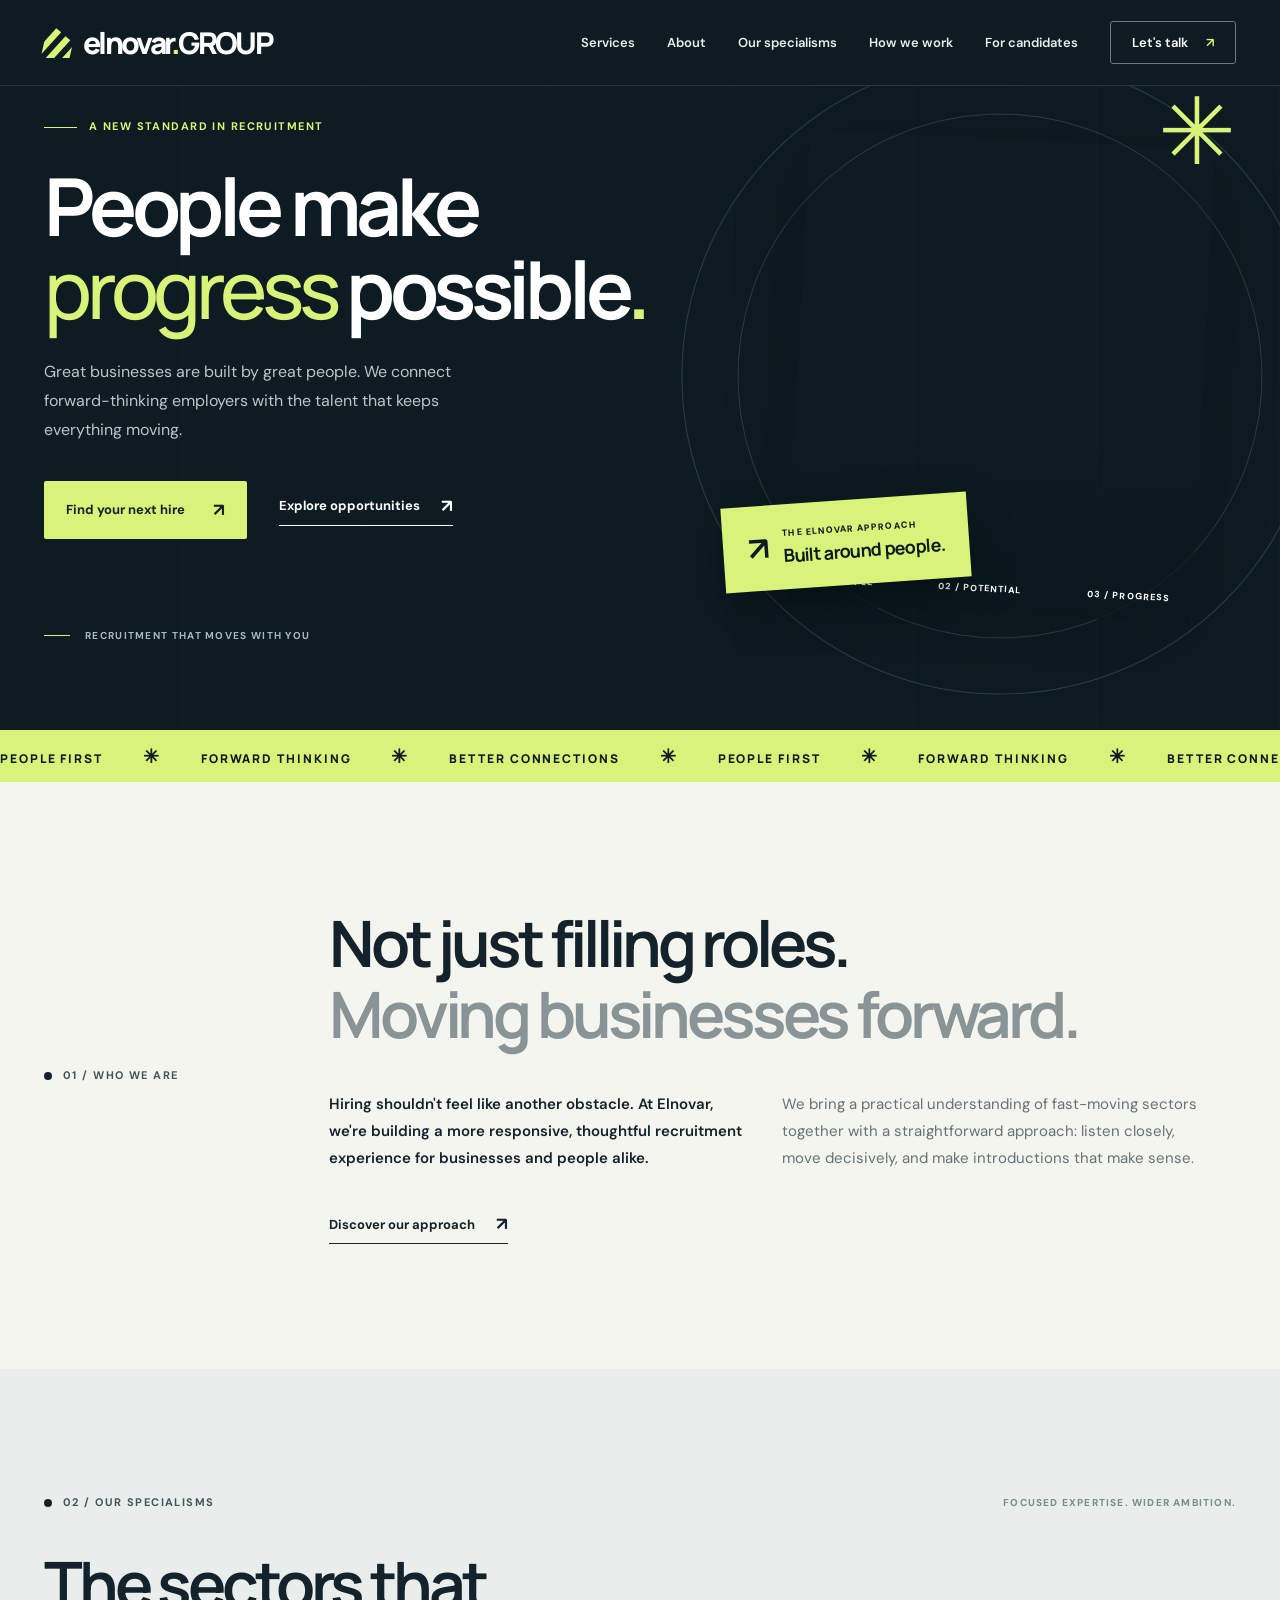
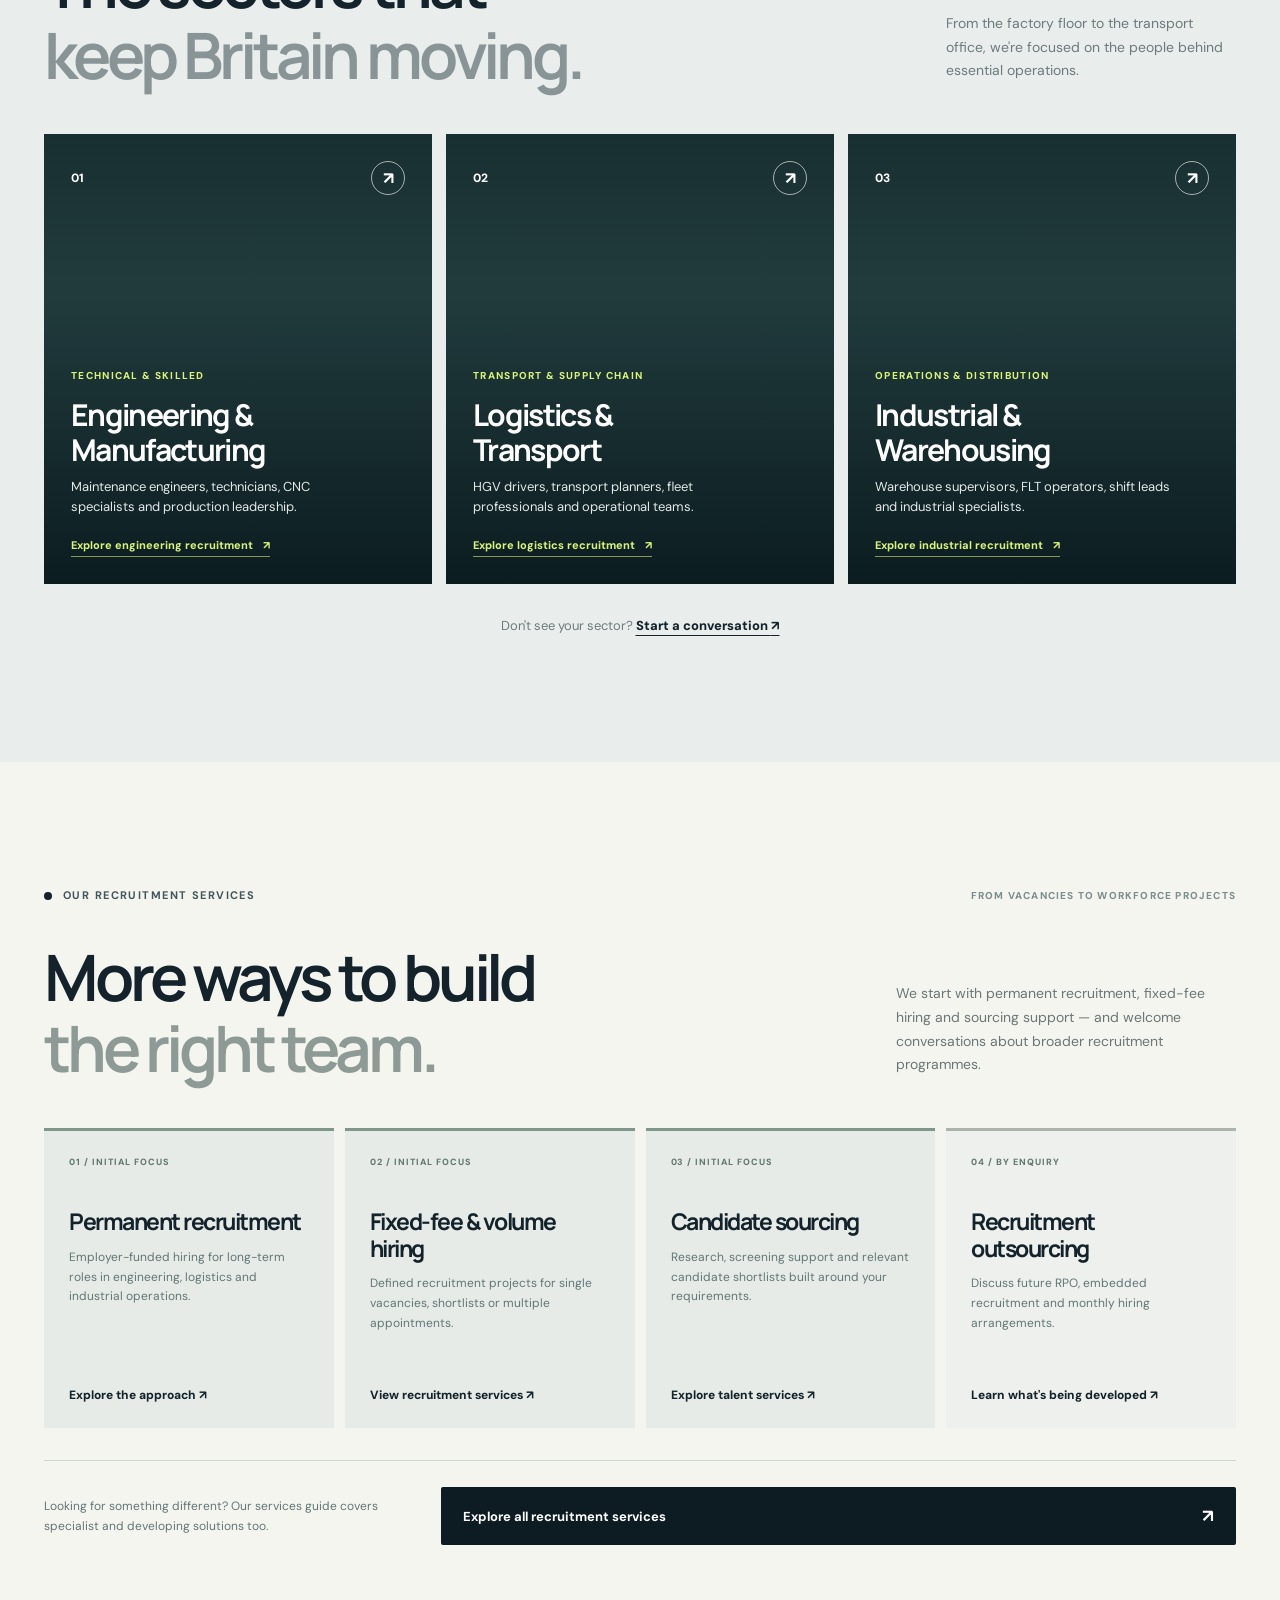
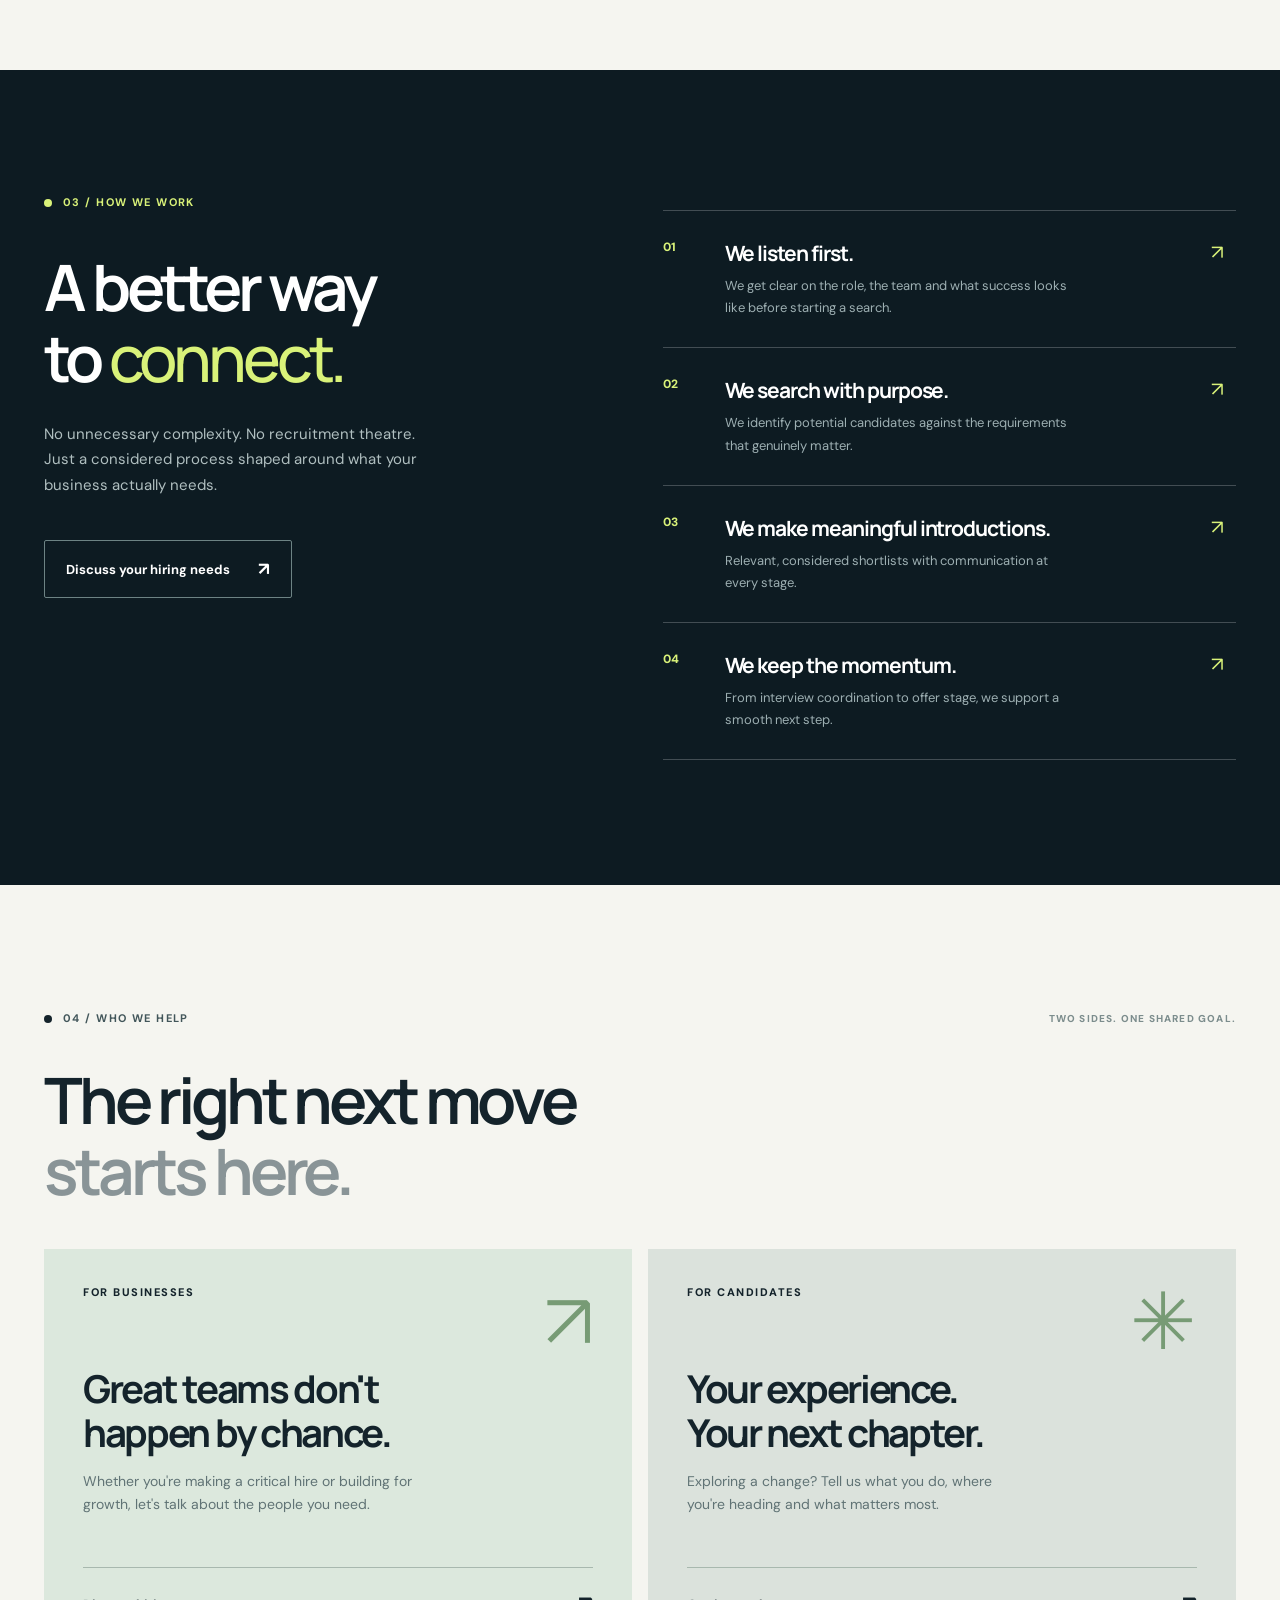
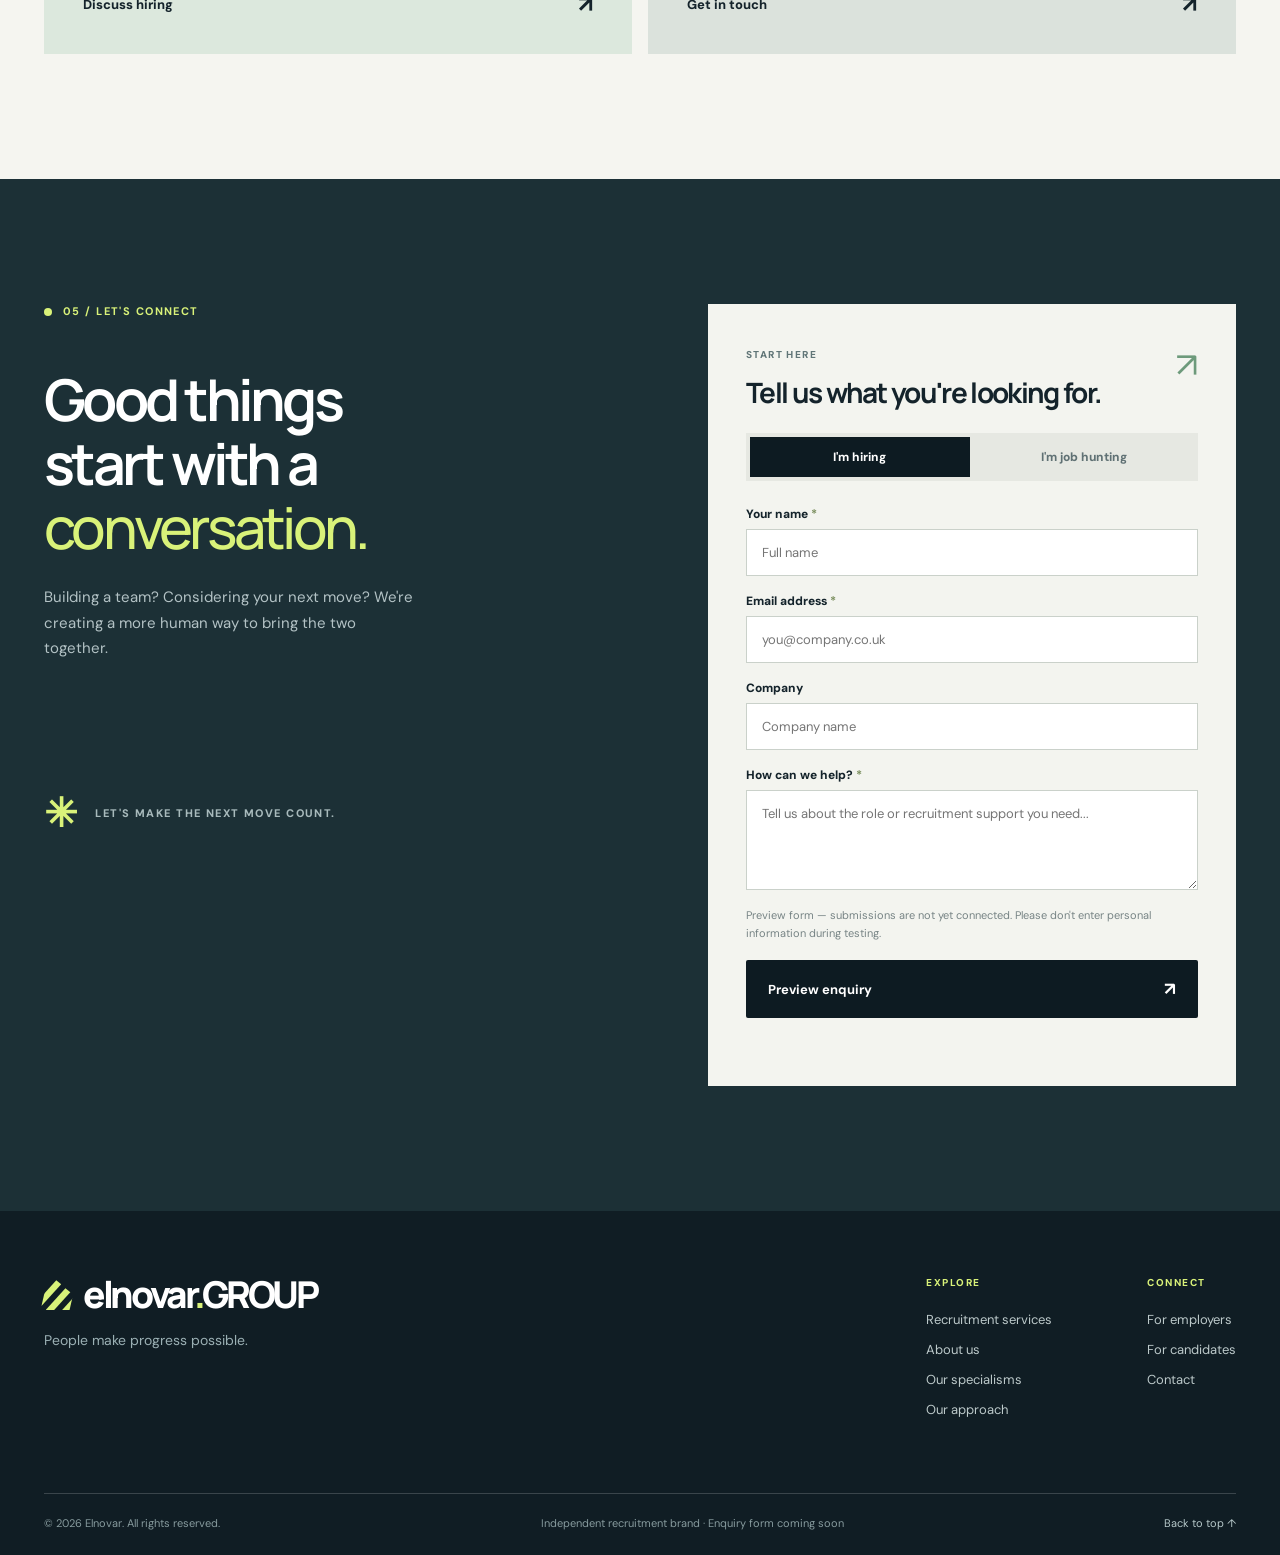
==== commit 4557d940: "Preview Elnovar Group wordmark in index.html" ====
--- a/index.html
+++ b/index.html
@@ -25,7 +25,7 @@
   <a class="skip-link" href="#main">Skip to content</a>
   <header class="site-header" id="top">
     <div class="container header-inner">
-      <a class="brand" href="#top" aria-label="Elnovar home"><span class="brand-mark" aria-hidden="true"><i></i><i></i><i></i></span><span>elnovar<span class="brand-dot">.</span></span></a>
+      <a class="brand" href="#top" aria-label="Elnovar Group home"><span class="brand-mark" aria-hidden="true"><i></i><i></i><i></i></span><span class="brand-wordmark"><span class="brand-primary">elnovar<span class="brand-dot">.</span></span><span class="brand-qualifier">GROUP</span></span></a>
       <button class="menu-toggle" type="button" aria-expanded="false" aria-controls="primary-nav" aria-label="Open menu"><span></span><span></span><span></span></button>
       <nav id="primary-nav" class="primary-nav" aria-label="Main navigation">
         <a href="./services/">Services</a>
@@ -149,7 +149,7 @@
   </main>
   <footer class="site-footer">
     <div class="container footer-main">
-      <div><a class="brand footer-brand" href="#top" aria-label="Elnovar home"><span class="brand-mark" aria-hidden="true"><i></i><i></i><i></i></span><span>elnovar<span class="brand-dot">.</span></span></a><p>People make progress possible.</p></div>
+      <div><a class="brand footer-brand" href="#top" aria-label="Elnovar Group home"><span class="brand-mark" aria-hidden="true"><i></i><i></i><i></i></span><span class="brand-wordmark"><span class="brand-primary">elnovar<span class="brand-dot">.</span></span><span class="brand-qualifier">GROUP</span></span></a><p>People make progress possible.</p></div>
       <div class="footer-links"><div><span>EXPLORE</span><a href="./services/">Recruitment services</a><a href="#about">About us</a><a href="#industries">Our specialisms</a><a href="#approach">Our approach</a></div><div><span>CONNECT</span><a href="#contact">For employers</a><a href="#candidates">For candidates</a><a href="#contact">Contact</a></div></div>
     </div>
     <div class="container footer-bottom"><span>© <span id="year">2026</span> Elnovar. All rights reserved.</span><span>Independent recruitment brand · Enquiry form coming soon</span><a href="#top">Back to top ↑</a></div>
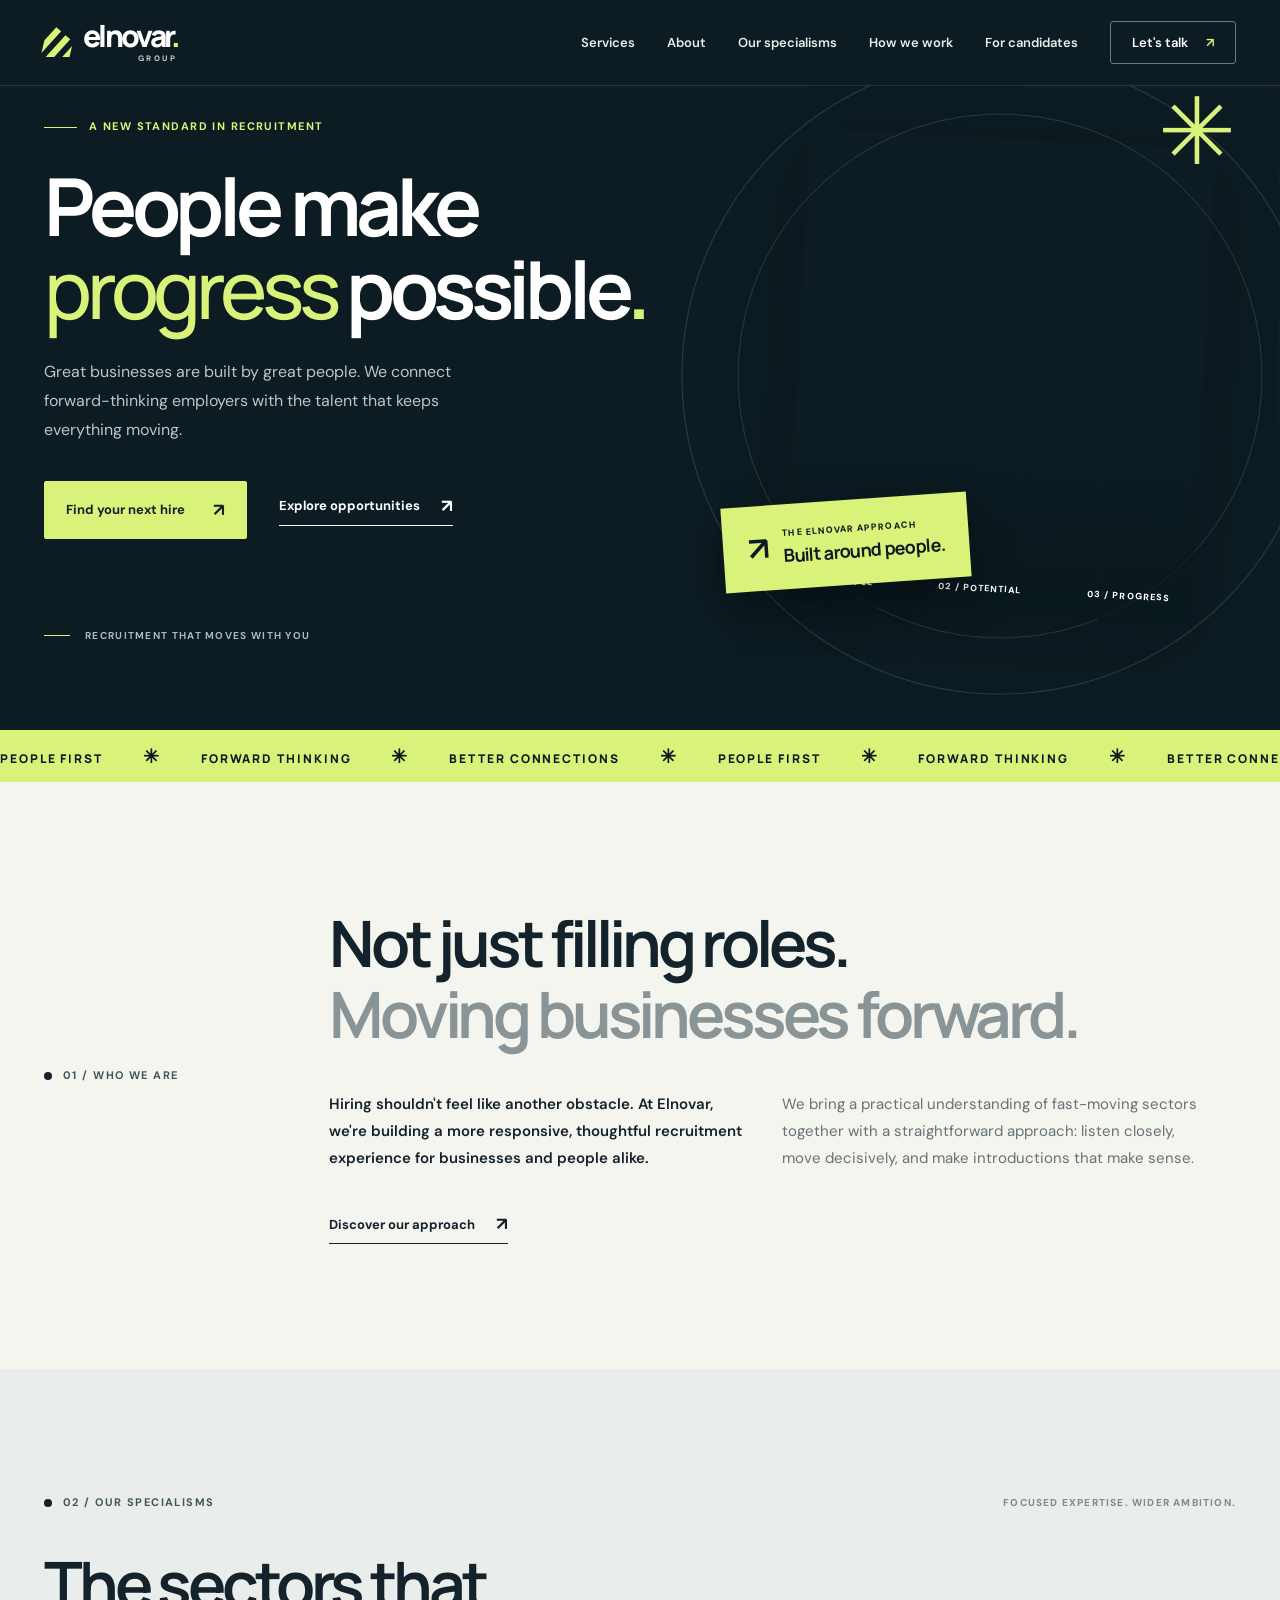
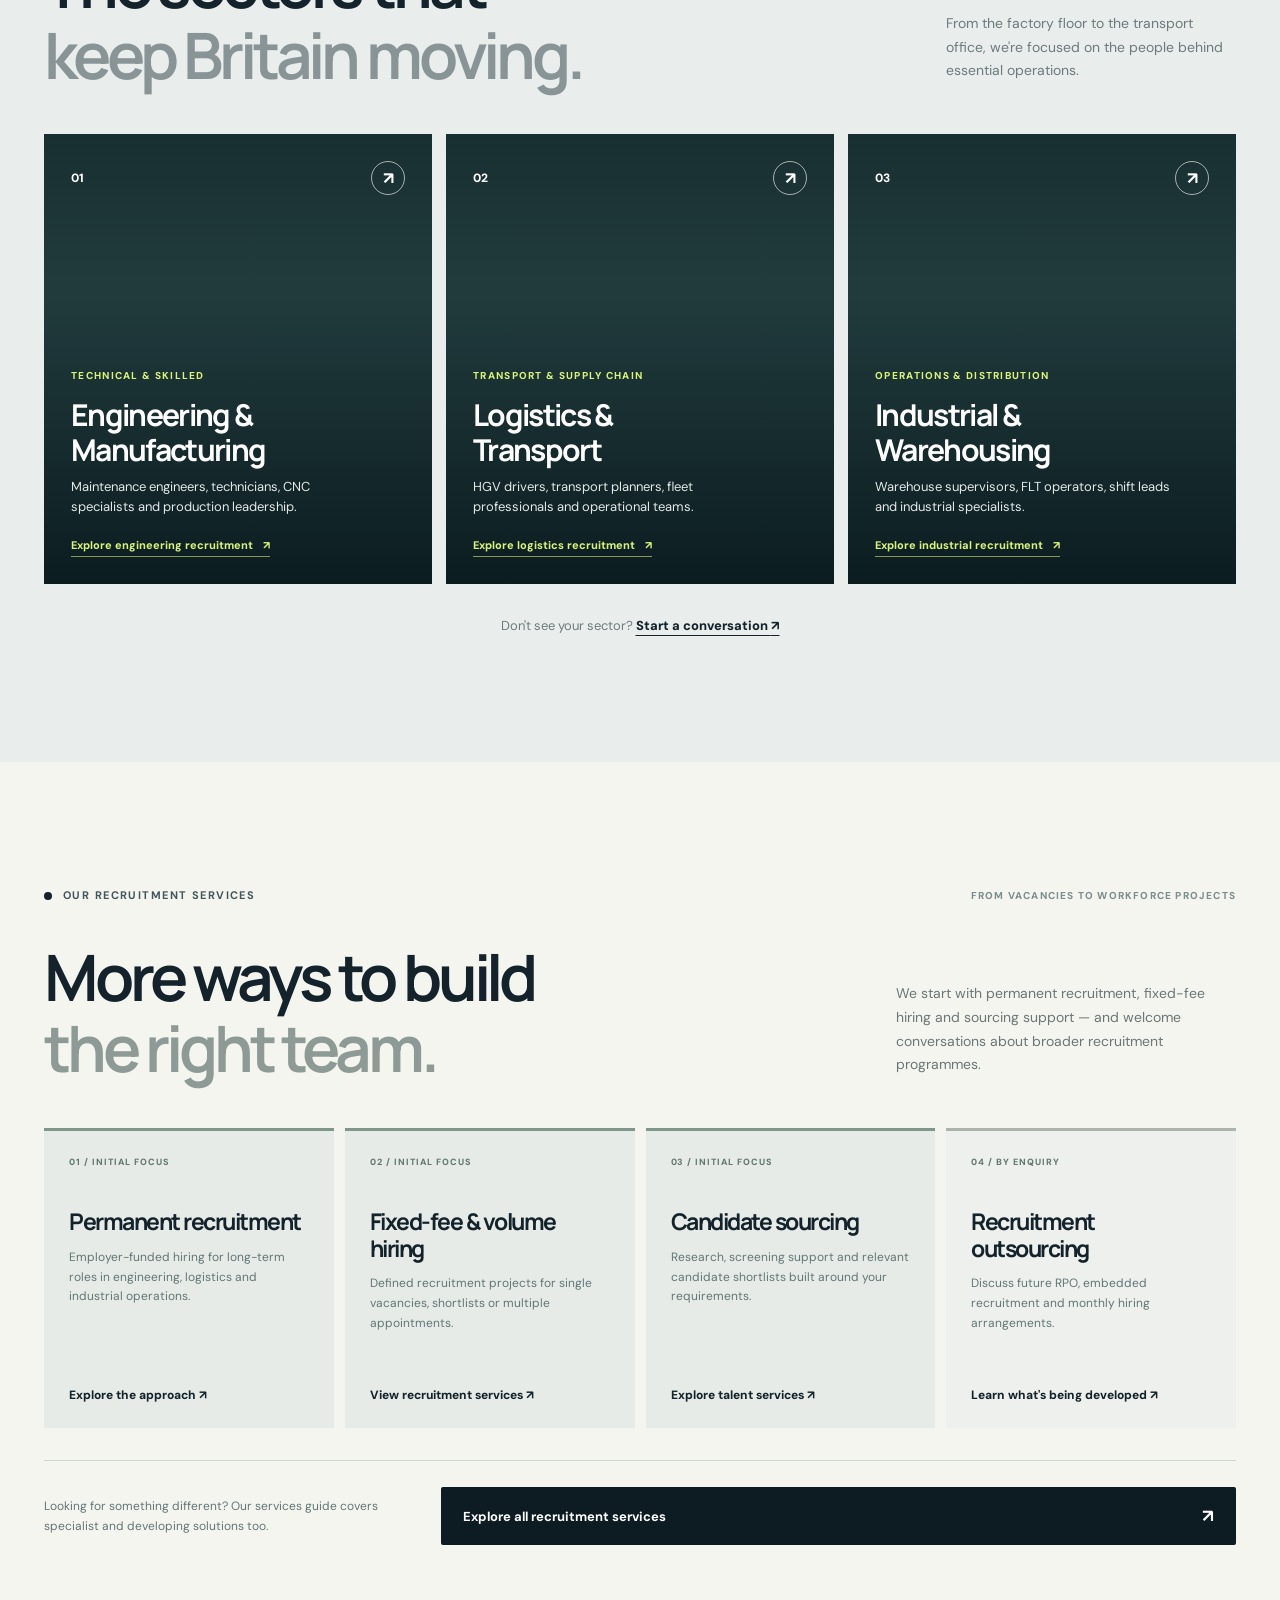
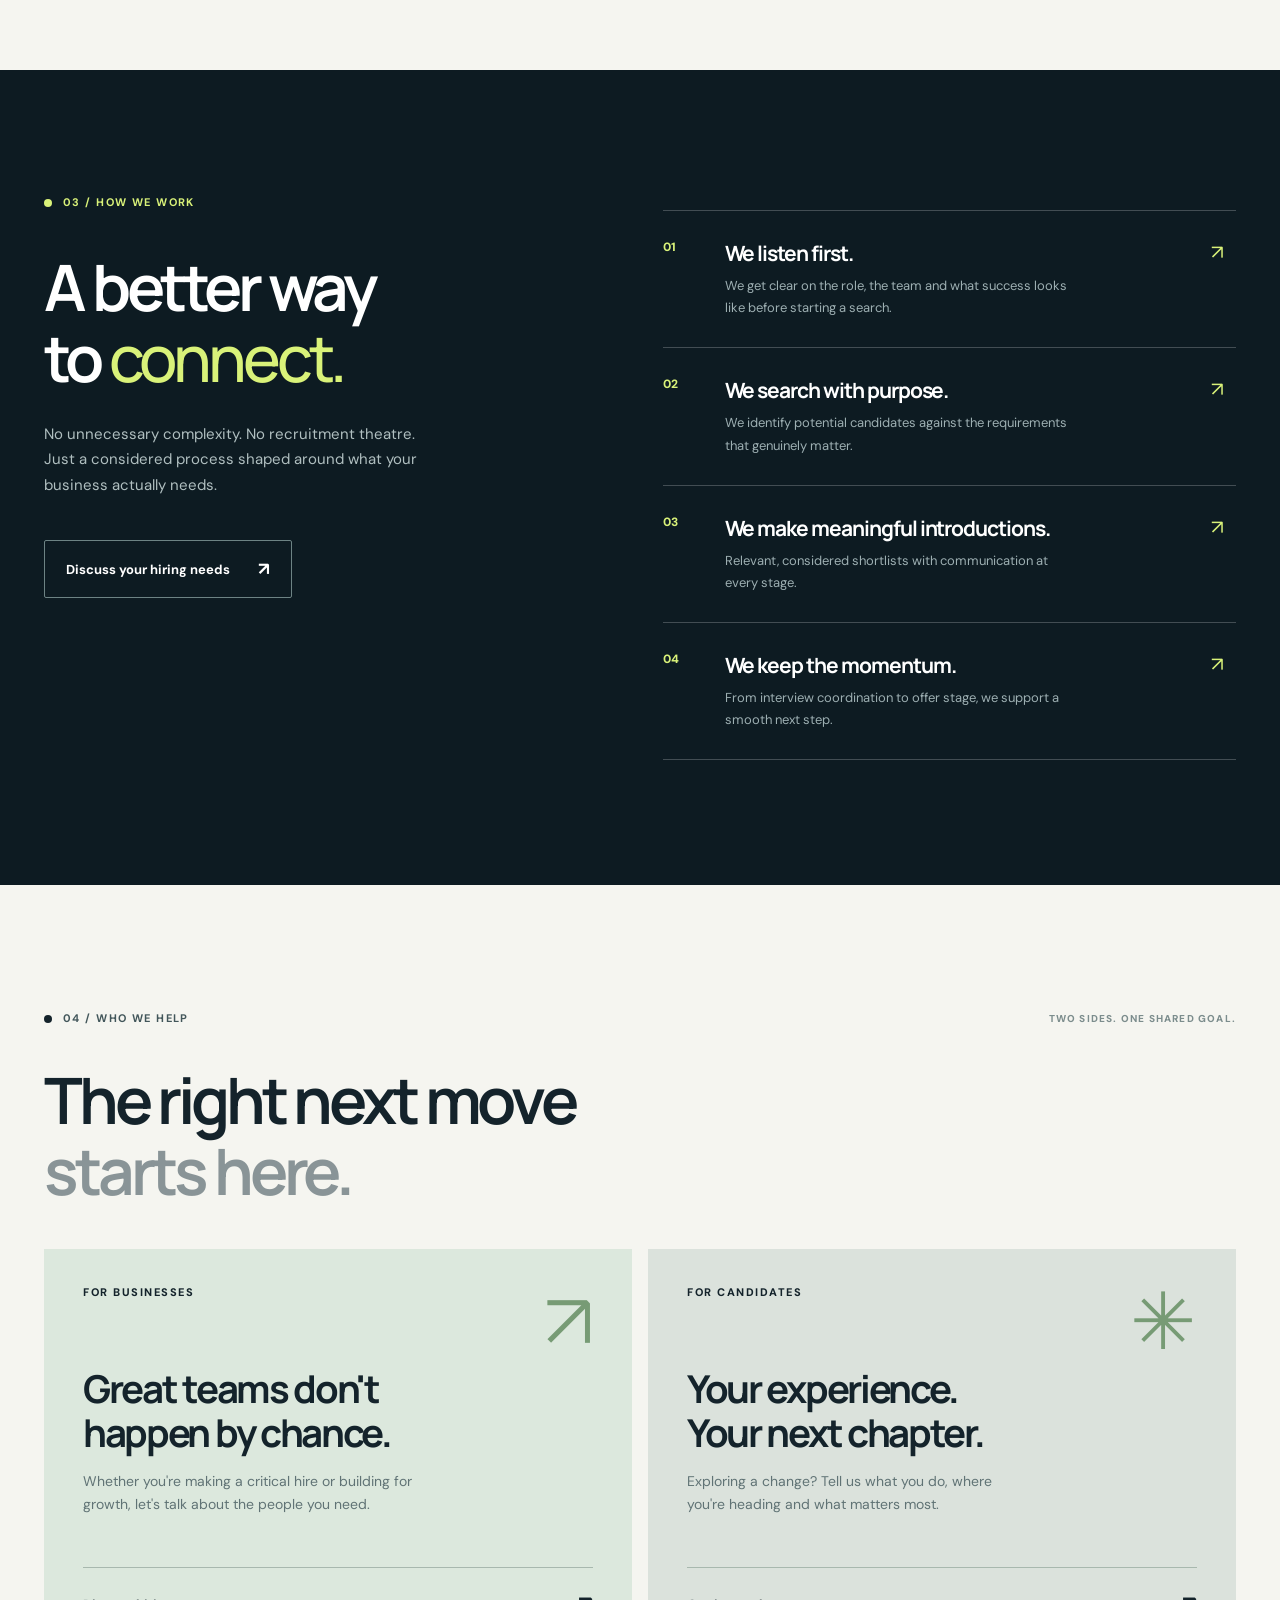
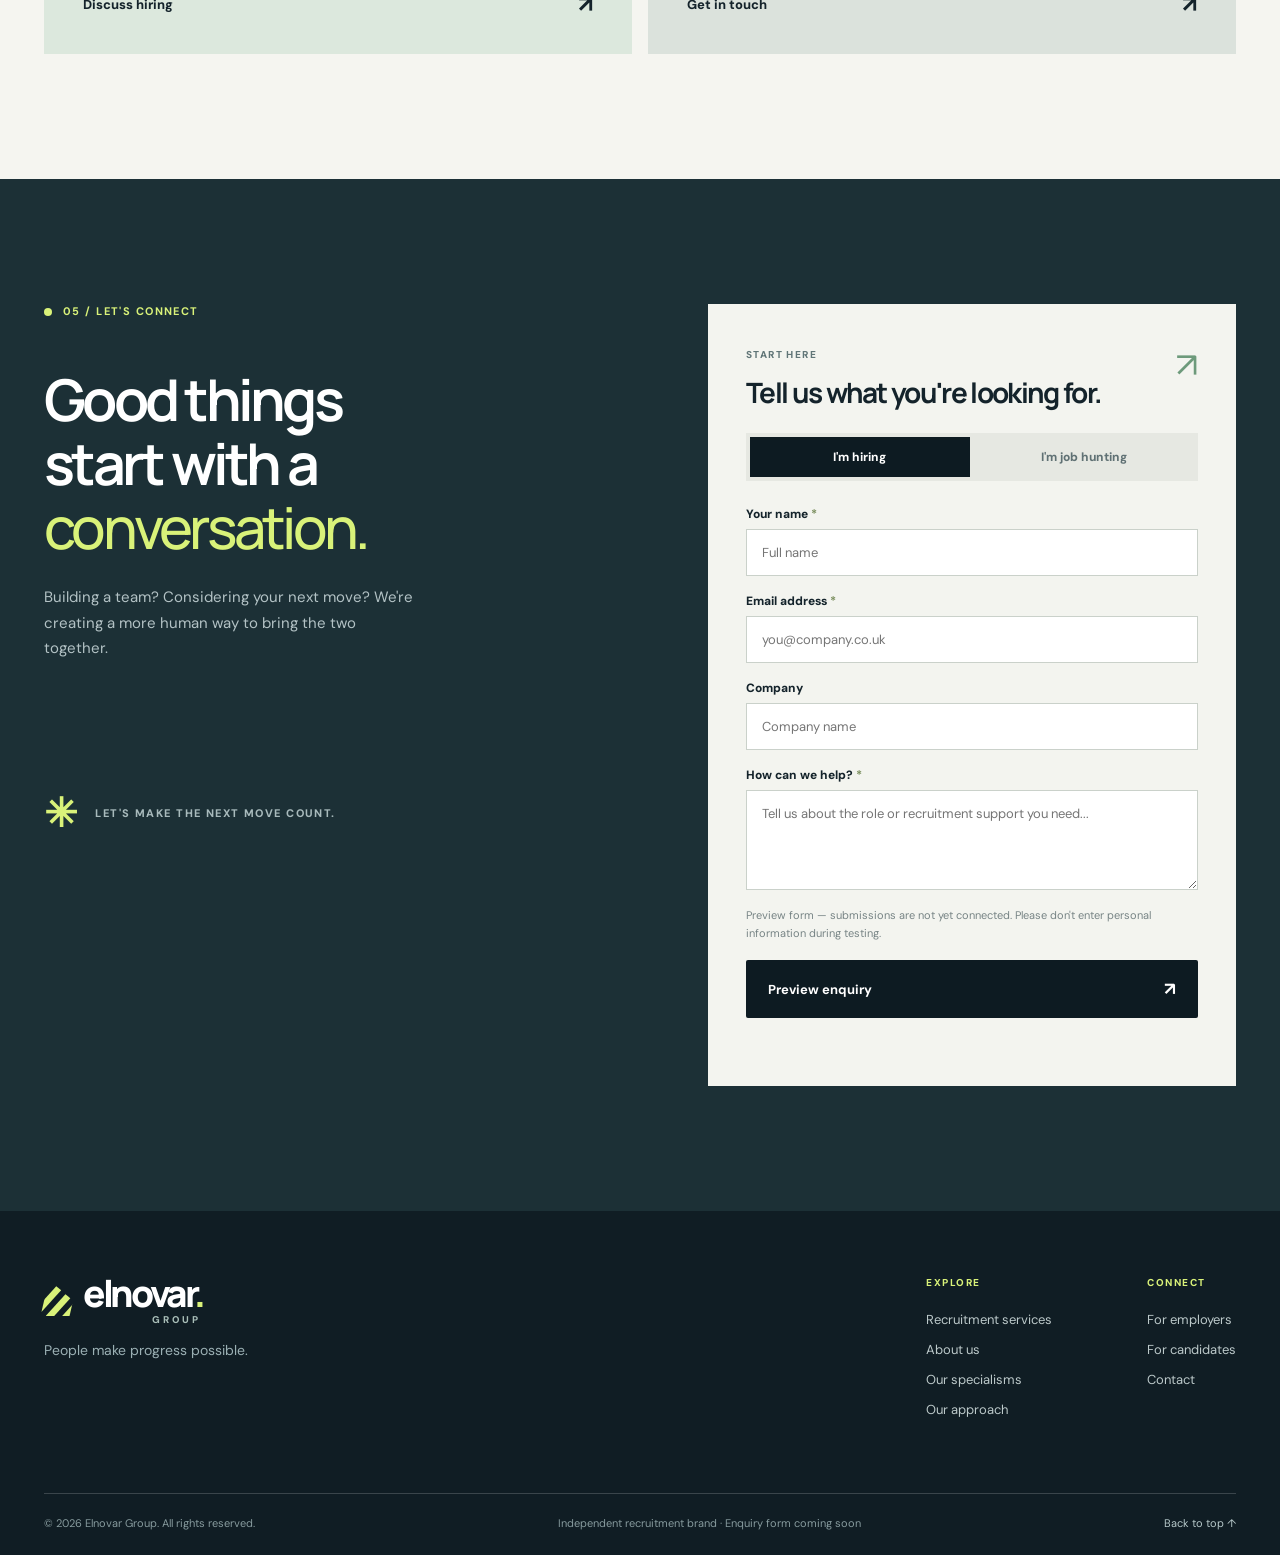
==== commit 2e51be7e: "Align Elnovar Group canonical SEO metadata with purchased domain" ====
--- a/index.html
+++ b/index.html
@@ -5,16 +5,16 @@
   <meta name="viewport" content="width=device-width, initial-scale=1">
   <meta name="theme-color" content="#101d24">
   <meta name="description" content="Explore Elnovar recruitment services for engineering, transport, logistics and industrial employers. Permanent hiring, candidate sourcing and fixed-fee recruitment.">
-  <meta property="og:title" content="Elnovar | Recruitment with momentum">
+  <meta property="og:title" content="Elnovar Group | Recruitment with momentum">
   <meta property="og:description" content="People make progress possible. Discover a more considered approach to hiring across engineering, logistics and industrial operations.">
   <meta property="og:type" content="website">
-  <meta property="og:site_name" content="Elnovar">
-  <meta property="og:url" content="https://rahis306-png.github.io/elnovar-site/">
+  <meta property="og:site_name" content="Elnovar Group">
+  <meta property="og:url" content="https://elnovargroup.co.uk/">
   <meta name="robots" content="index,follow">
-  <link rel="canonical" href="https://rahis306-png.github.io/elnovar-site/">
+  <link rel="canonical" href="https://elnovargroup.co.uk/">
   <link rel="icon" href="./favicon.svg" type="image/svg+xml">
-  <script type="application/ld+json">{"@context":"https://schema.org","@type":"Organization","name":"Elnovar","url":"https://rahis306-png.github.io/elnovar-site/","description":"A UK recruitment brand focusing on engineering, logistics, manufacturing and industrial roles."}</script>
-  <title>Elnovar | UK Recruitment for Engineering, Logistics & Industrial Roles</title>
+  <script type="application/ld+json">{"@context":"https://schema.org","@type":"Organization","name":"Elnovar Group","url":"https://elnovargroup.co.uk/","description":"A UK recruitment brand focusing on engineering, logistics, manufacturing and industrial roles."}</script>
+  <title>Elnovar Group | UK Recruitment for Engineering, Logistics & Industrial Roles</title>
   <link rel="preconnect" href="https://fonts.googleapis.com">
   <link rel="preconnect" href="https://fonts.gstatic.com" crossorigin>
   <link href="https://fonts.googleapis.com/css2?family=DM+Sans:wght@400;500;600;700&family=Manrope:wght@400;500;600;700;800&display=swap" rel="stylesheet">
@@ -152,7 +152,7 @@
       <div><a class="brand footer-brand" href="#top" aria-label="Elnovar Group home"><span class="brand-mark" aria-hidden="true"><i></i><i></i><i></i></span><span class="brand-wordmark"><span class="brand-primary">elnovar<span class="brand-dot">.</span></span><span class="brand-qualifier">GROUP</span></span></a><p>People make progress possible.</p></div>
       <div class="footer-links"><div><span>EXPLORE</span><a href="./services/">Recruitment services</a><a href="#about">About us</a><a href="#industries">Our specialisms</a><a href="#approach">Our approach</a></div><div><span>CONNECT</span><a href="#contact">For employers</a><a href="#candidates">For candidates</a><a href="#contact">Contact</a></div></div>
     </div>
-    <div class="container footer-bottom"><span>© <span id="year">2026</span> Elnovar. All rights reserved.</span><span>Independent recruitment brand · Enquiry form coming soon</span><a href="#top">Back to top ↑</a></div>
+    <div class="container footer-bottom"><span>© <span id="year">2026</span> Elnovar Group. All rights reserved.</span><span>Independent recruitment brand · Enquiry form coming soon</span><a href="#top">Back to top ↑</a></div>
   </footer>
 </body>
 </html>
--- a/styles.css
+++ b/styles.css
@@ -30,3 +30,12 @@
 @media(max-width:1100px){.home-services-grid{grid-template-columns:repeat(2,1fr)}.home-service-card{min-height:250px}.offer-group-heading{grid-template-columns:175px 1fr;gap:35px}.offers-grid{grid-template-columns:repeat(2,1fr)}.subhero-aside{max-width:200px}.detail-layout,.faq-layout{gap:45px}}
 @media(max-width:790px){.home-services-heading{display:block}.home-services-heading>p{margin-top:22px}.subhero{padding:35px 0 65px}.subhero-top{margin-bottom:55px}.subhero-flex{display:block}.subhero-aside{border-top:0;max-width:490px;padding-top:10px}.aside-symbol{display:none}.service-intro-layout,.offer-group-heading,.detail-layout,.faq-layout{grid-template-columns:1fr;gap:25px}.services-jump{position:static}.offer-group-heading h2{font-size:2.7rem}.industry-role-grid{grid-template-columns:repeat(2,1fr)}.industry-focus-grid{grid-template-columns:1fr}.service-cta-inner{display:block}.service-cta .button{margin-top:30px}.service-intro h2{margin-bottom:12px}}
 @media(max-width:550px){.home-services-grid,.offers-grid,.industry-role-grid{grid-template-columns:1fr}.home-service-card{min-height:225px}.home-service-bottom{display:block}.home-service-bottom .button{margin-top:23px}.subhero-top{display:block}.subhero-top .section-label{margin-top:22px}.subhero h1{font-size:3.1rem}.offers-section{padding:70px 0}.service-cta{padding:70px 0}.service-cta .button{width:100%}.offer-card{min-height:190px}.detail-intro h2,.faq-layout h2{font-size:2.7rem}.industry-role{min-height:90px}.service-intro h2{font-size:2.8rem}}
+
+
+/* Elnovar Group wordmark — preview on a feature branch, not deployed */
+.brand-wordmark{display:inline-flex;flex-direction:column;align-items:flex-start;justify-content:center;gap:3px;min-width:0}
+.brand-primary{display:block;line-height:.94}
+.brand-qualifier{display:block;align-self:flex-end;margin-right:.18em;font-family:'DM Sans',Arial,sans-serif;font-weight:800;font-size:.265em;line-height:1.15;letter-spacing:.3em;color:#bfcac8}
+.footer-brand .brand-qualifier{color:#a9beb8}
+.brand:hover .brand-qualifier{color:var(--lime)}
+@media(max-width:550px){.brand-wordmark{gap:2px}}
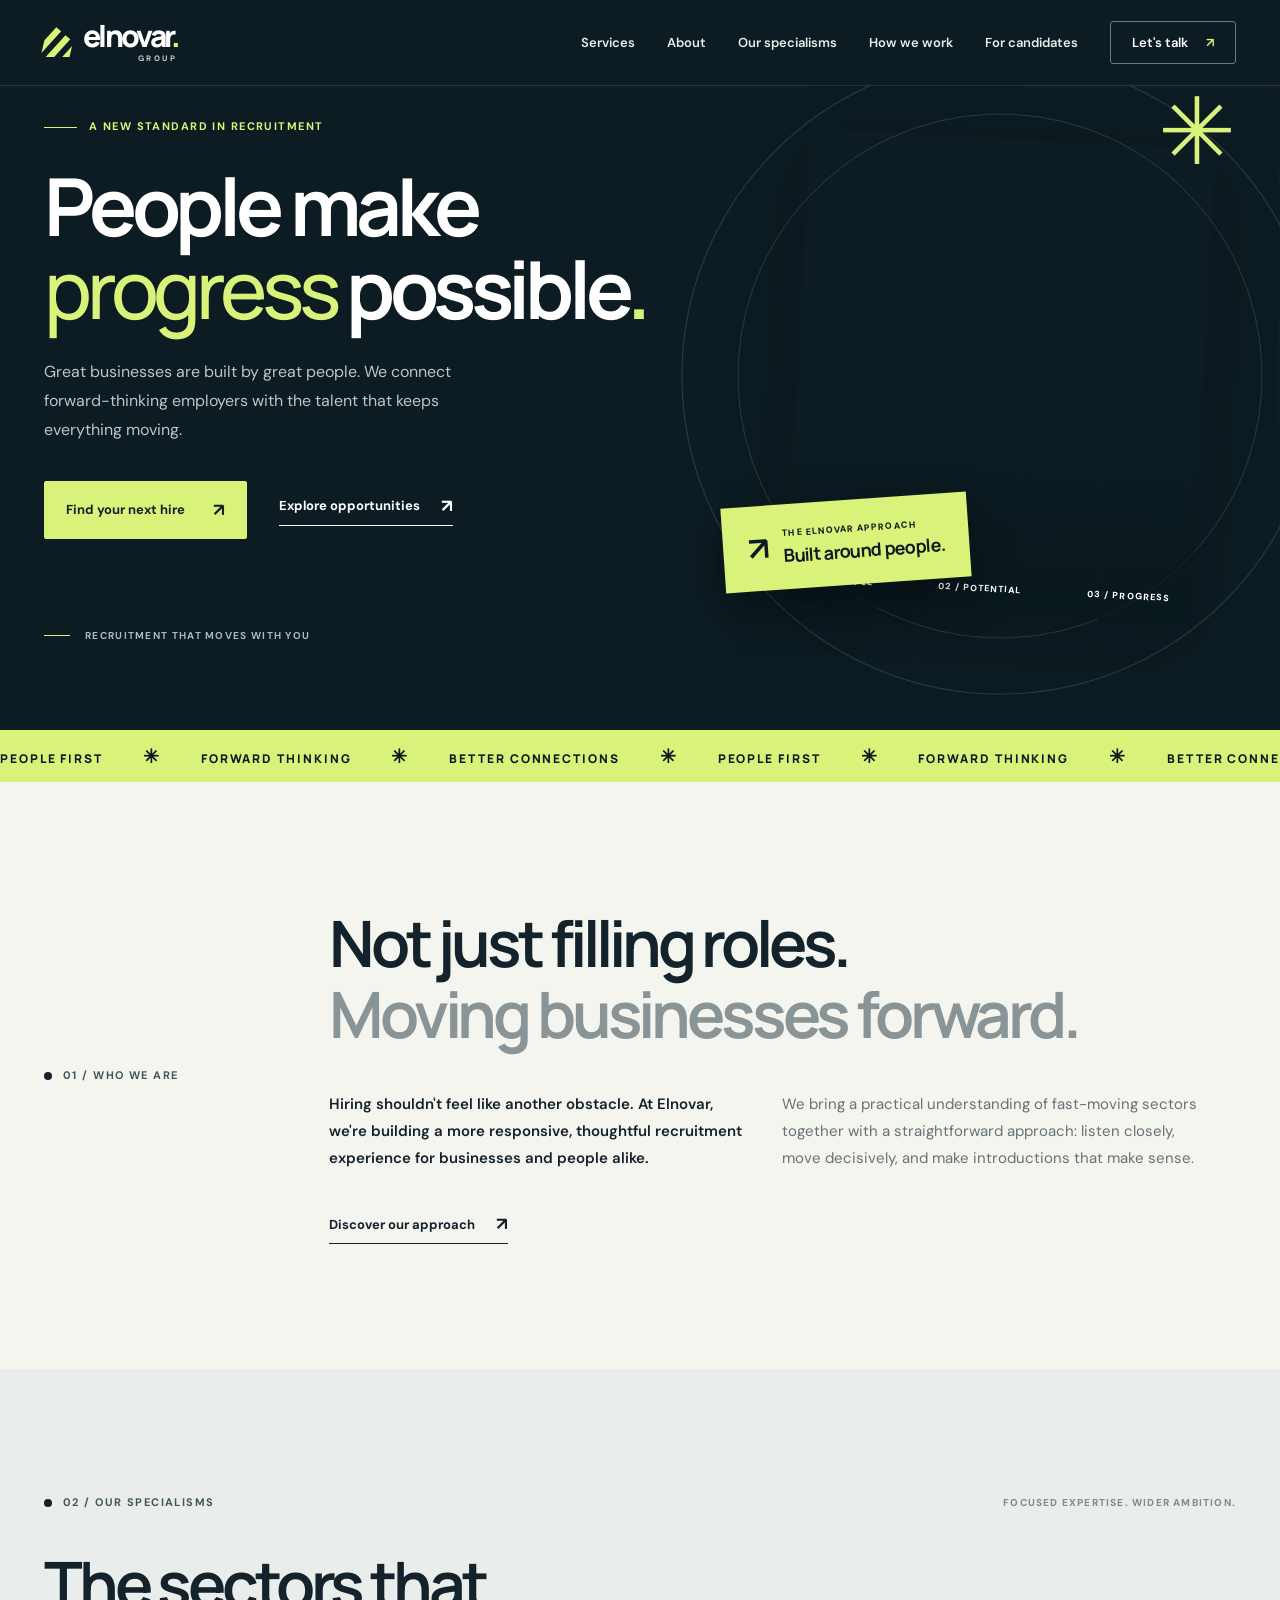
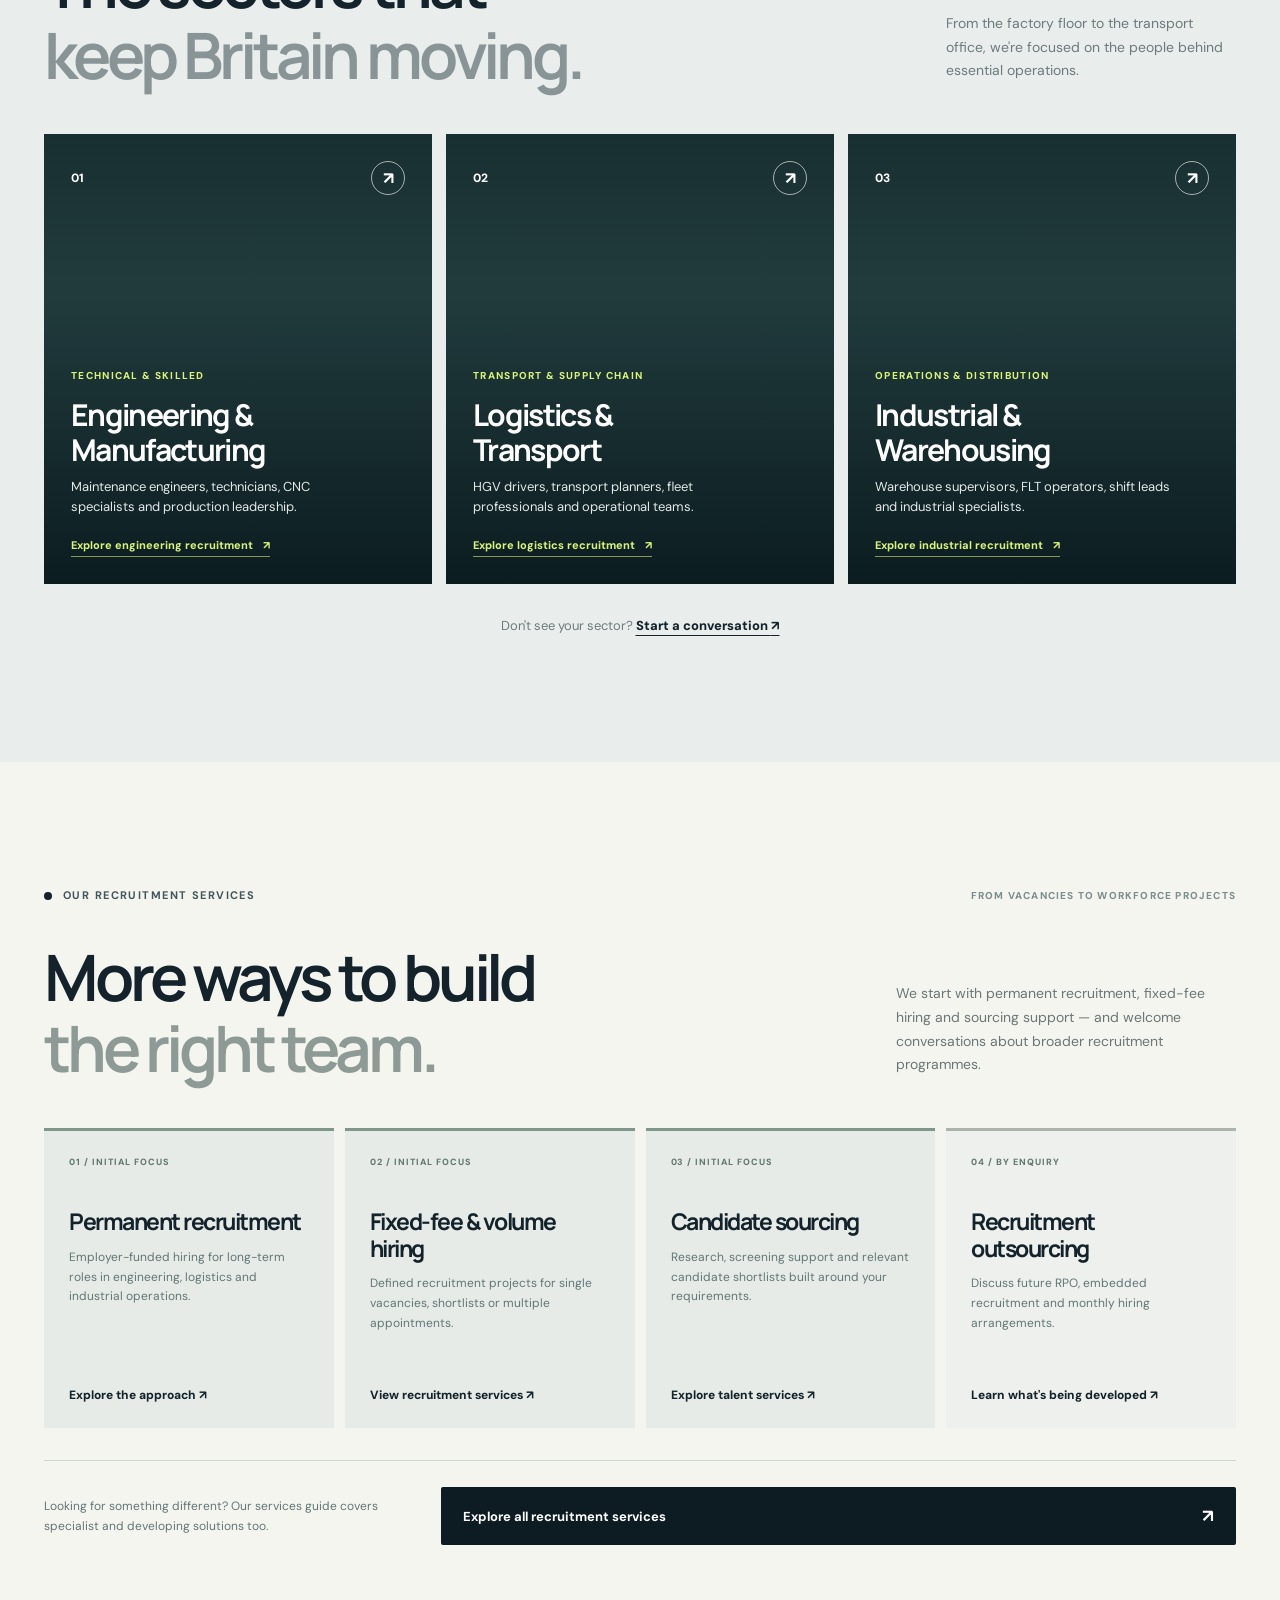
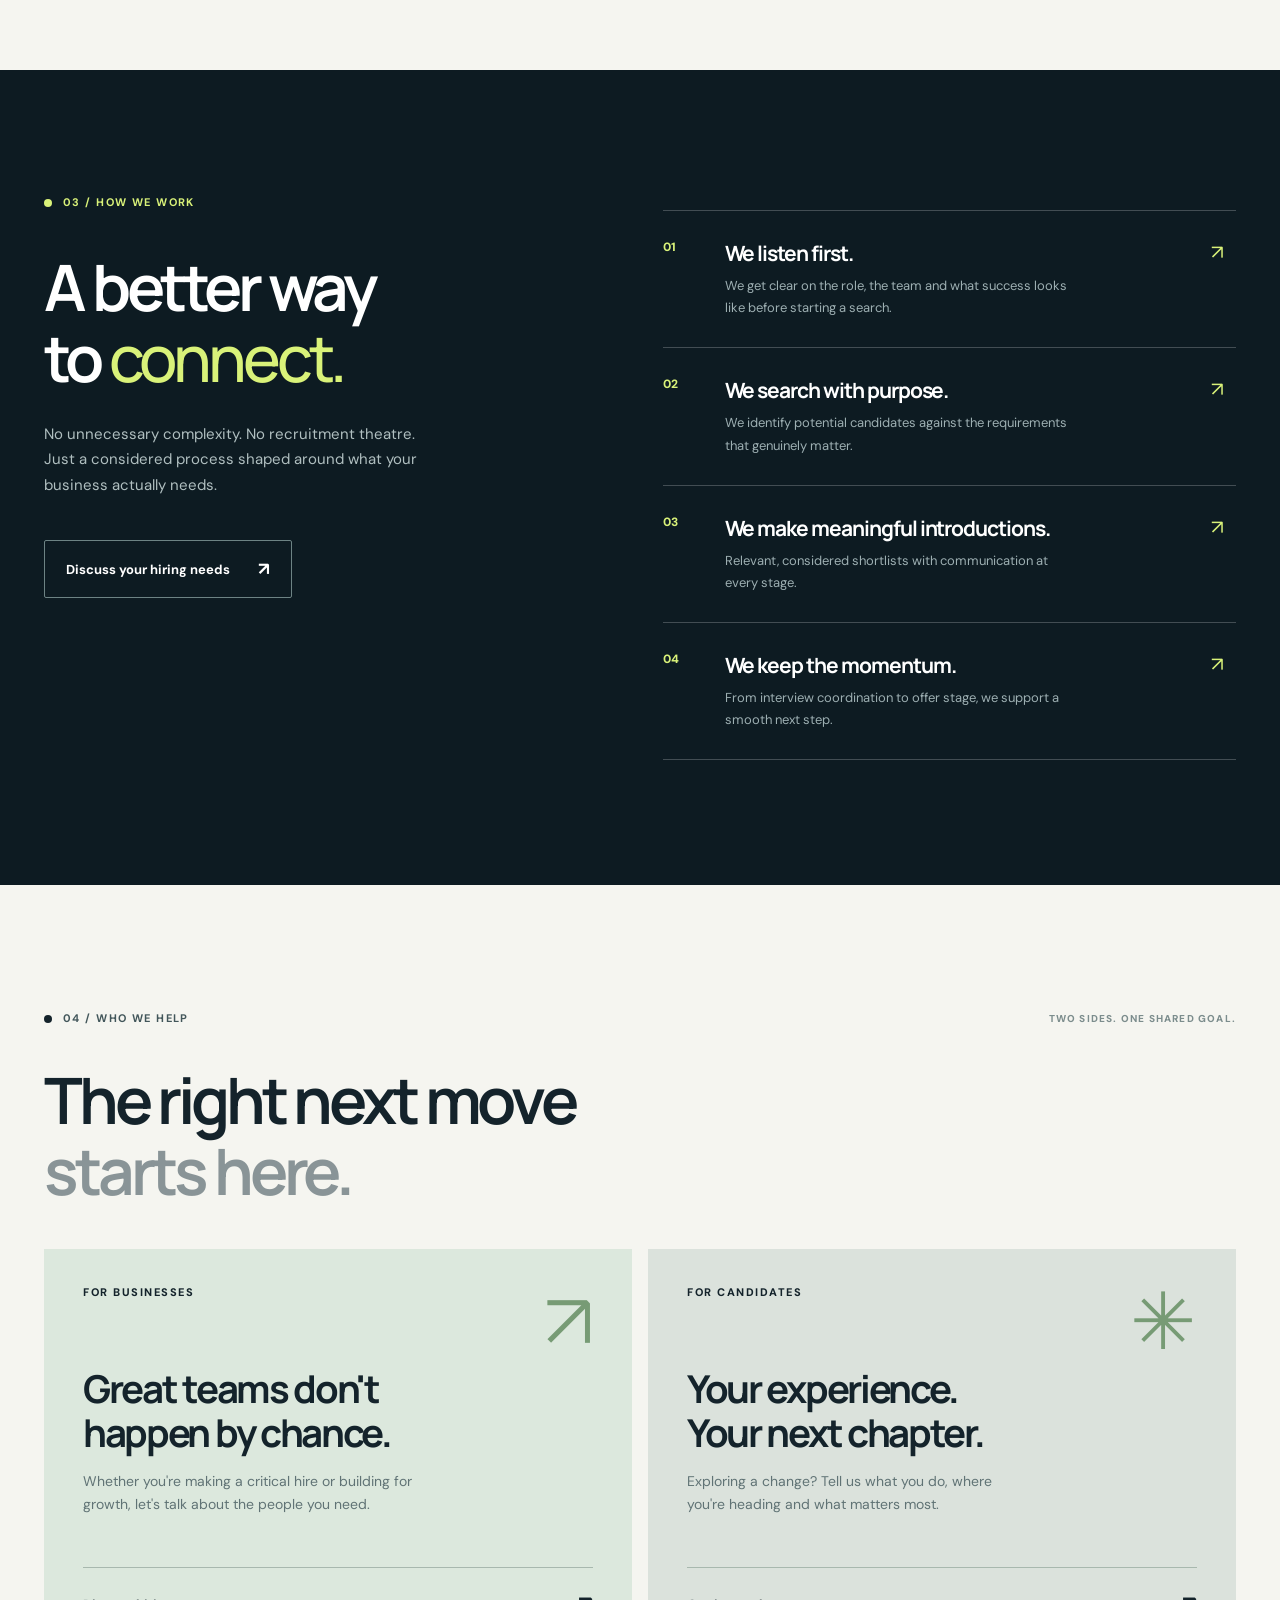
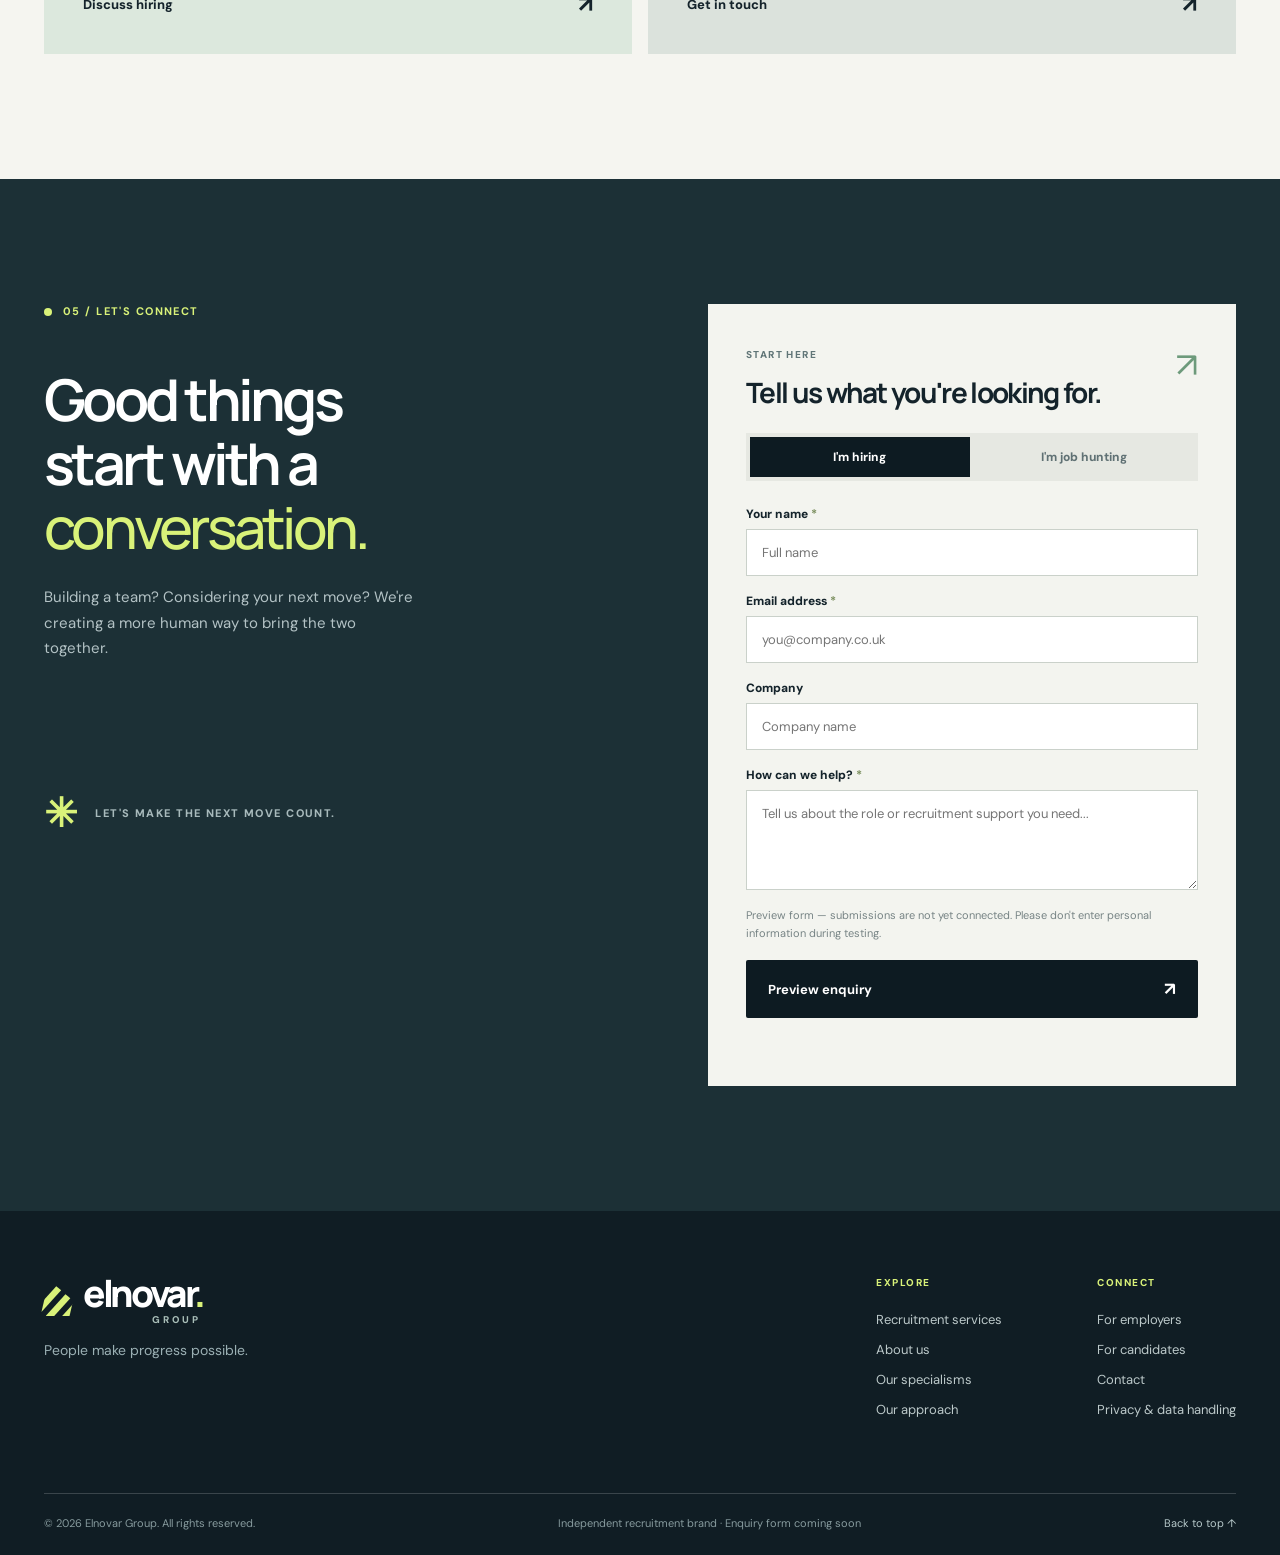
==== commit 2fa6abe6: "Link Elnovar Group privacy details from homepage footer" ====
--- a/index.html
+++ b/index.html
@@ -19,7 +19,7 @@
   <link rel="preconnect" href="https://fonts.gstatic.com" crossorigin>
   <link href="https://fonts.googleapis.com/css2?family=DM+Sans:wght@400;500;600;700&family=Manrope:wght@400;500;600;700;800&display=swap" rel="stylesheet">
   <link rel="stylesheet" href="./styles.css">
-  <script defer src="./script.js"></script>
+  <script defer src="./script.js"></script><script defer src="/enquiry-live.js"></script>
 </head>
 <body>
   <a class="skip-link" href="#main">Skip to content</a>
@@ -150,7 +150,7 @@
   <footer class="site-footer">
     <div class="container footer-main">
       <div><a class="brand footer-brand" href="#top" aria-label="Elnovar Group home"><span class="brand-mark" aria-hidden="true"><i></i><i></i><i></i></span><span class="brand-wordmark"><span class="brand-primary">elnovar<span class="brand-dot">.</span></span><span class="brand-qualifier">GROUP</span></span></a><p>People make progress possible.</p></div>
-      <div class="footer-links"><div><span>EXPLORE</span><a href="./services/">Recruitment services</a><a href="#about">About us</a><a href="#industries">Our specialisms</a><a href="#approach">Our approach</a></div><div><span>CONNECT</span><a href="#contact">For employers</a><a href="#candidates">For candidates</a><a href="#contact">Contact</a></div></div>
+      <div class="footer-links"><div><span>EXPLORE</span><a href="./services/">Recruitment services</a><a href="#about">About us</a><a href="#industries">Our specialisms</a><a href="#approach">Our approach</a></div><div><span>CONNECT</span><a href="#contact">For employers</a><a href="#candidates">For candidates</a><a href="#contact">Contact</a><a href="/privacy/">Privacy &amp; data handling</a></div></div>
     </div>
     <div class="container footer-bottom"><span>© <span id="year">2026</span> Elnovar Group. All rights reserved.</span><span>Independent recruitment brand · Enquiry form coming soon</span><a href="#top">Back to top ↑</a></div>
   </footer>
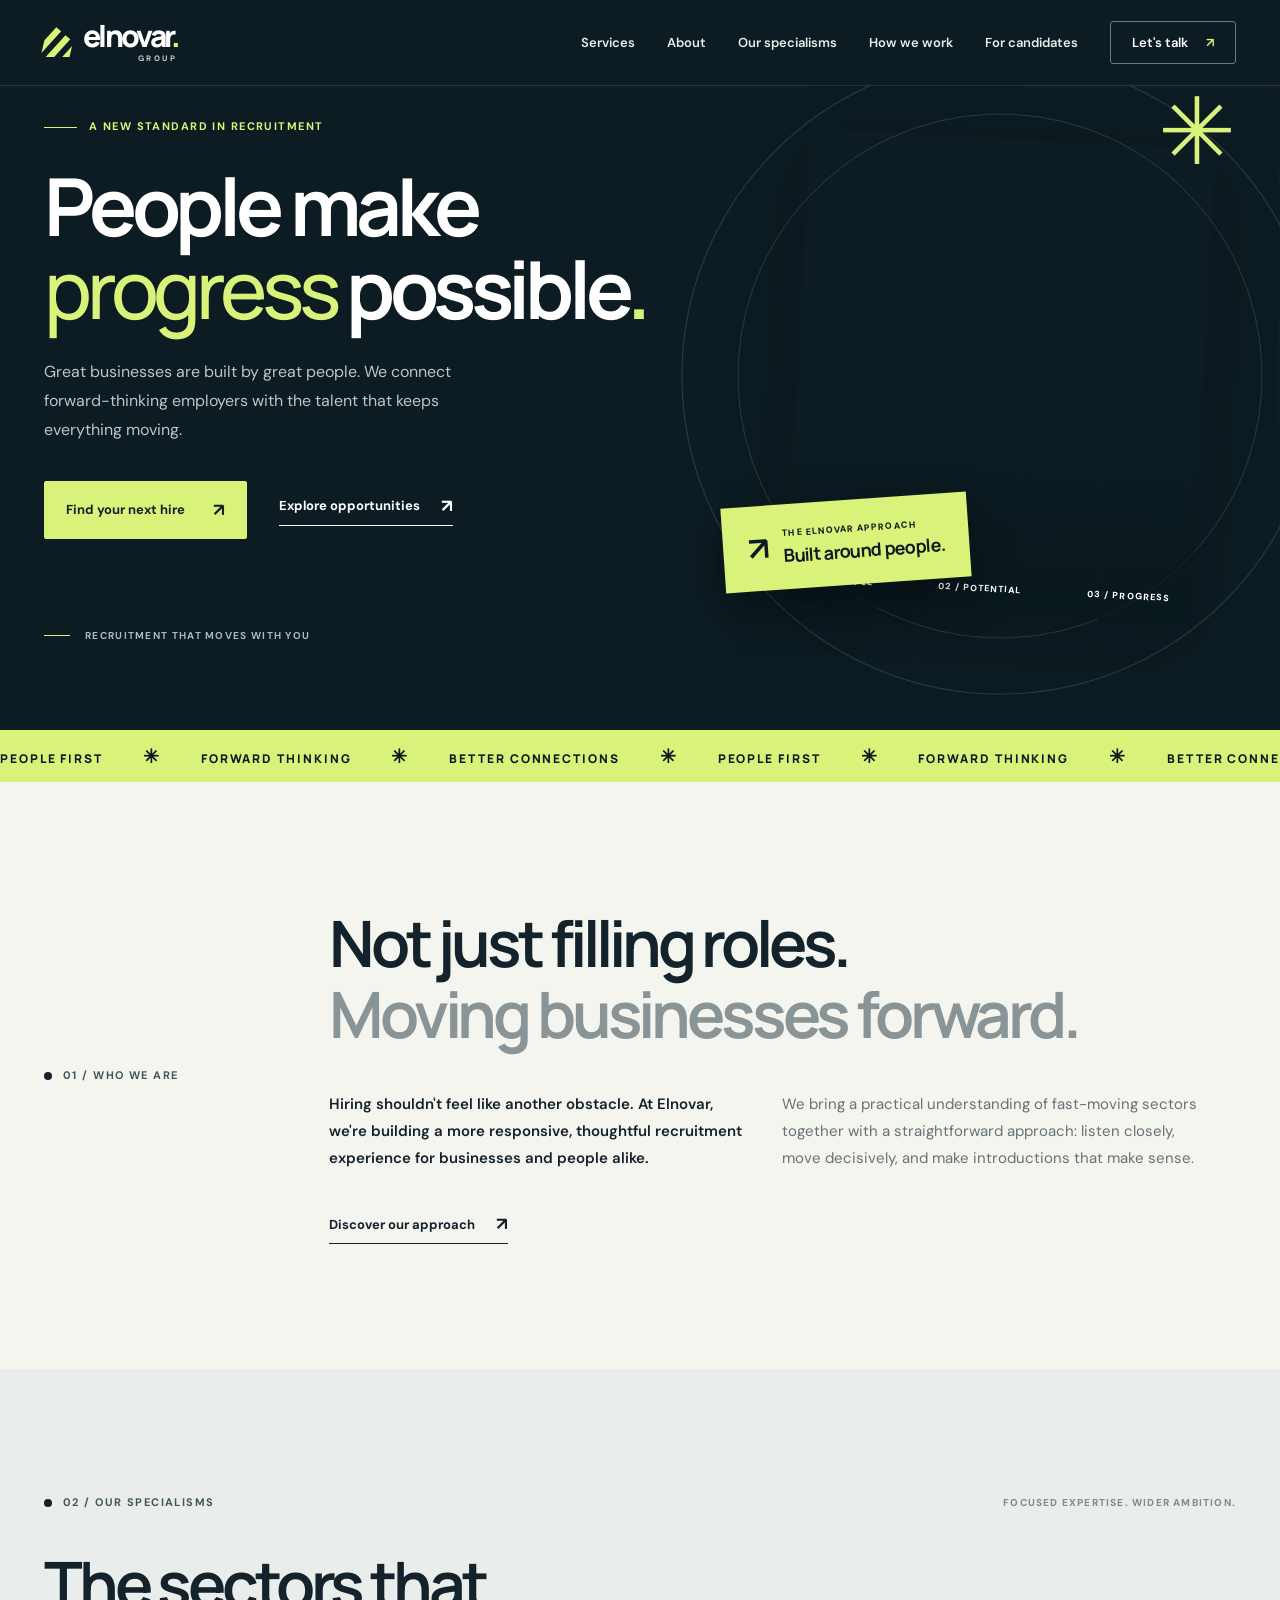
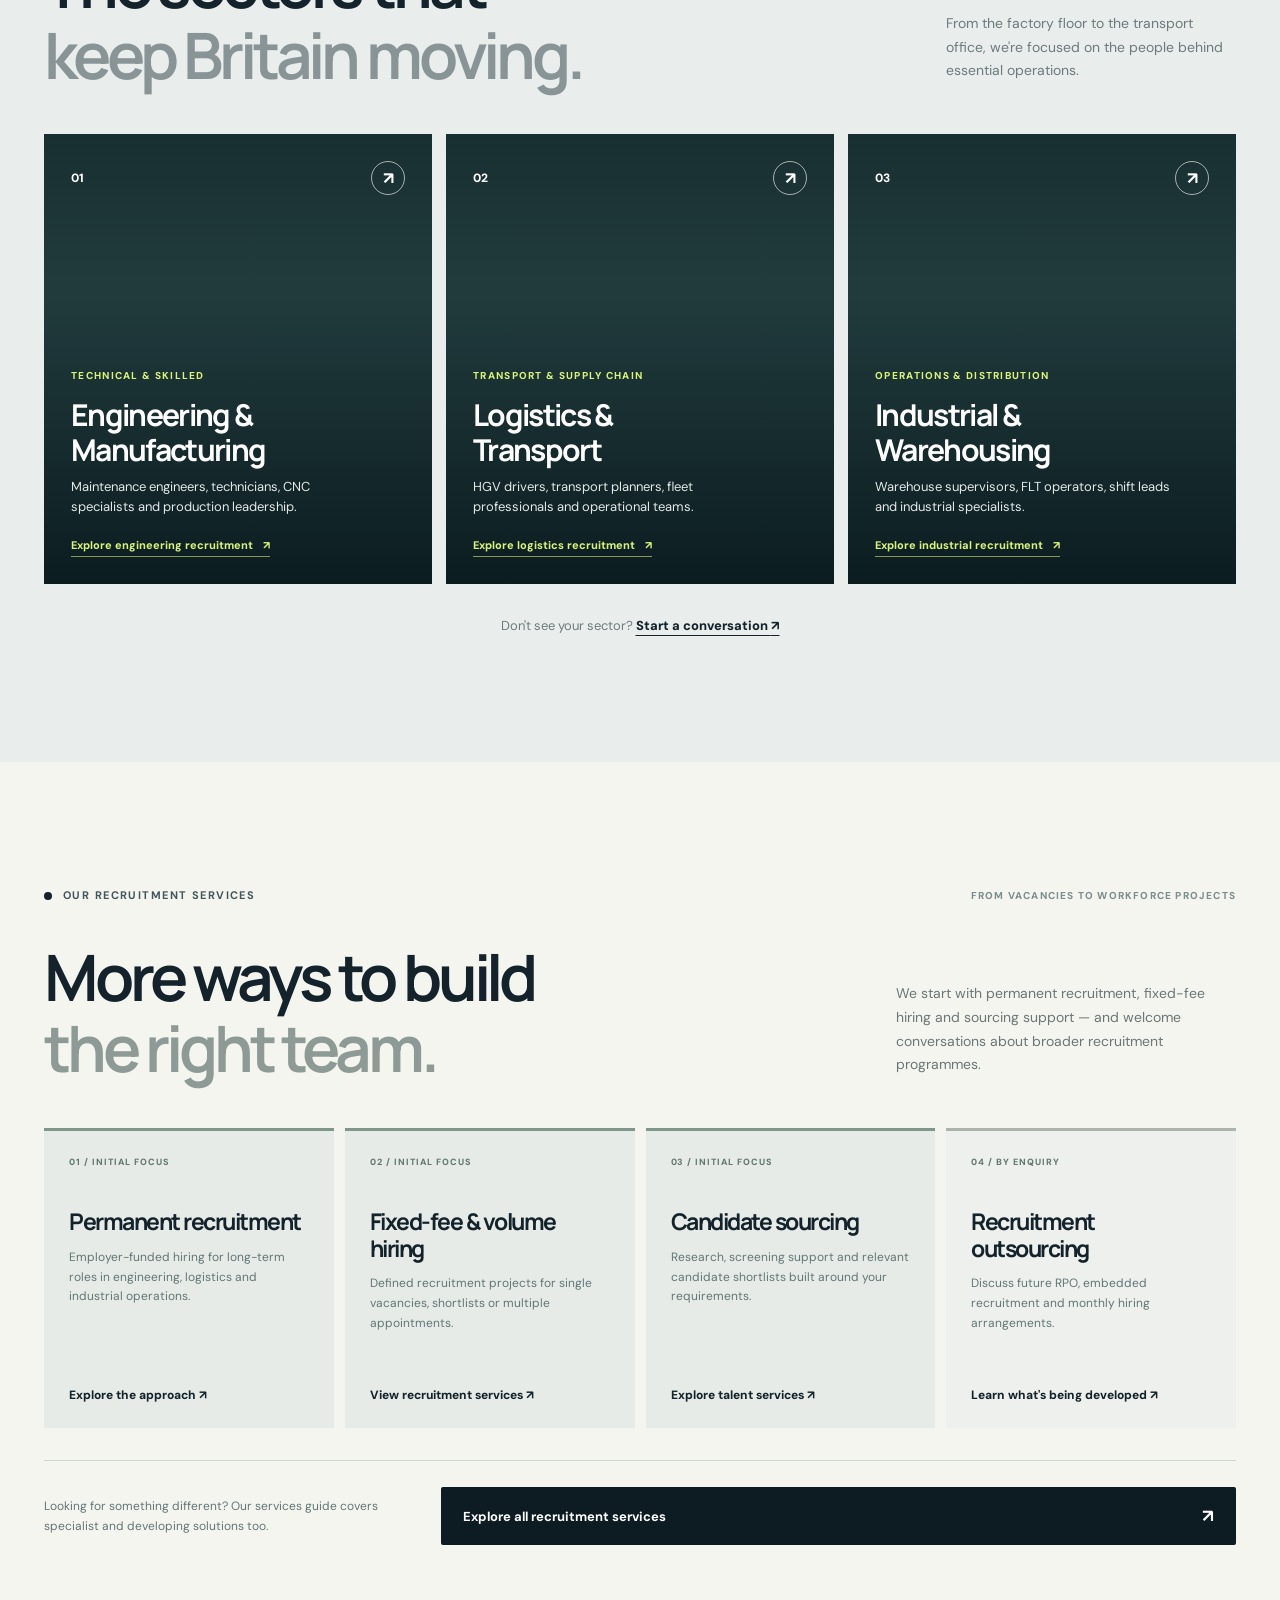
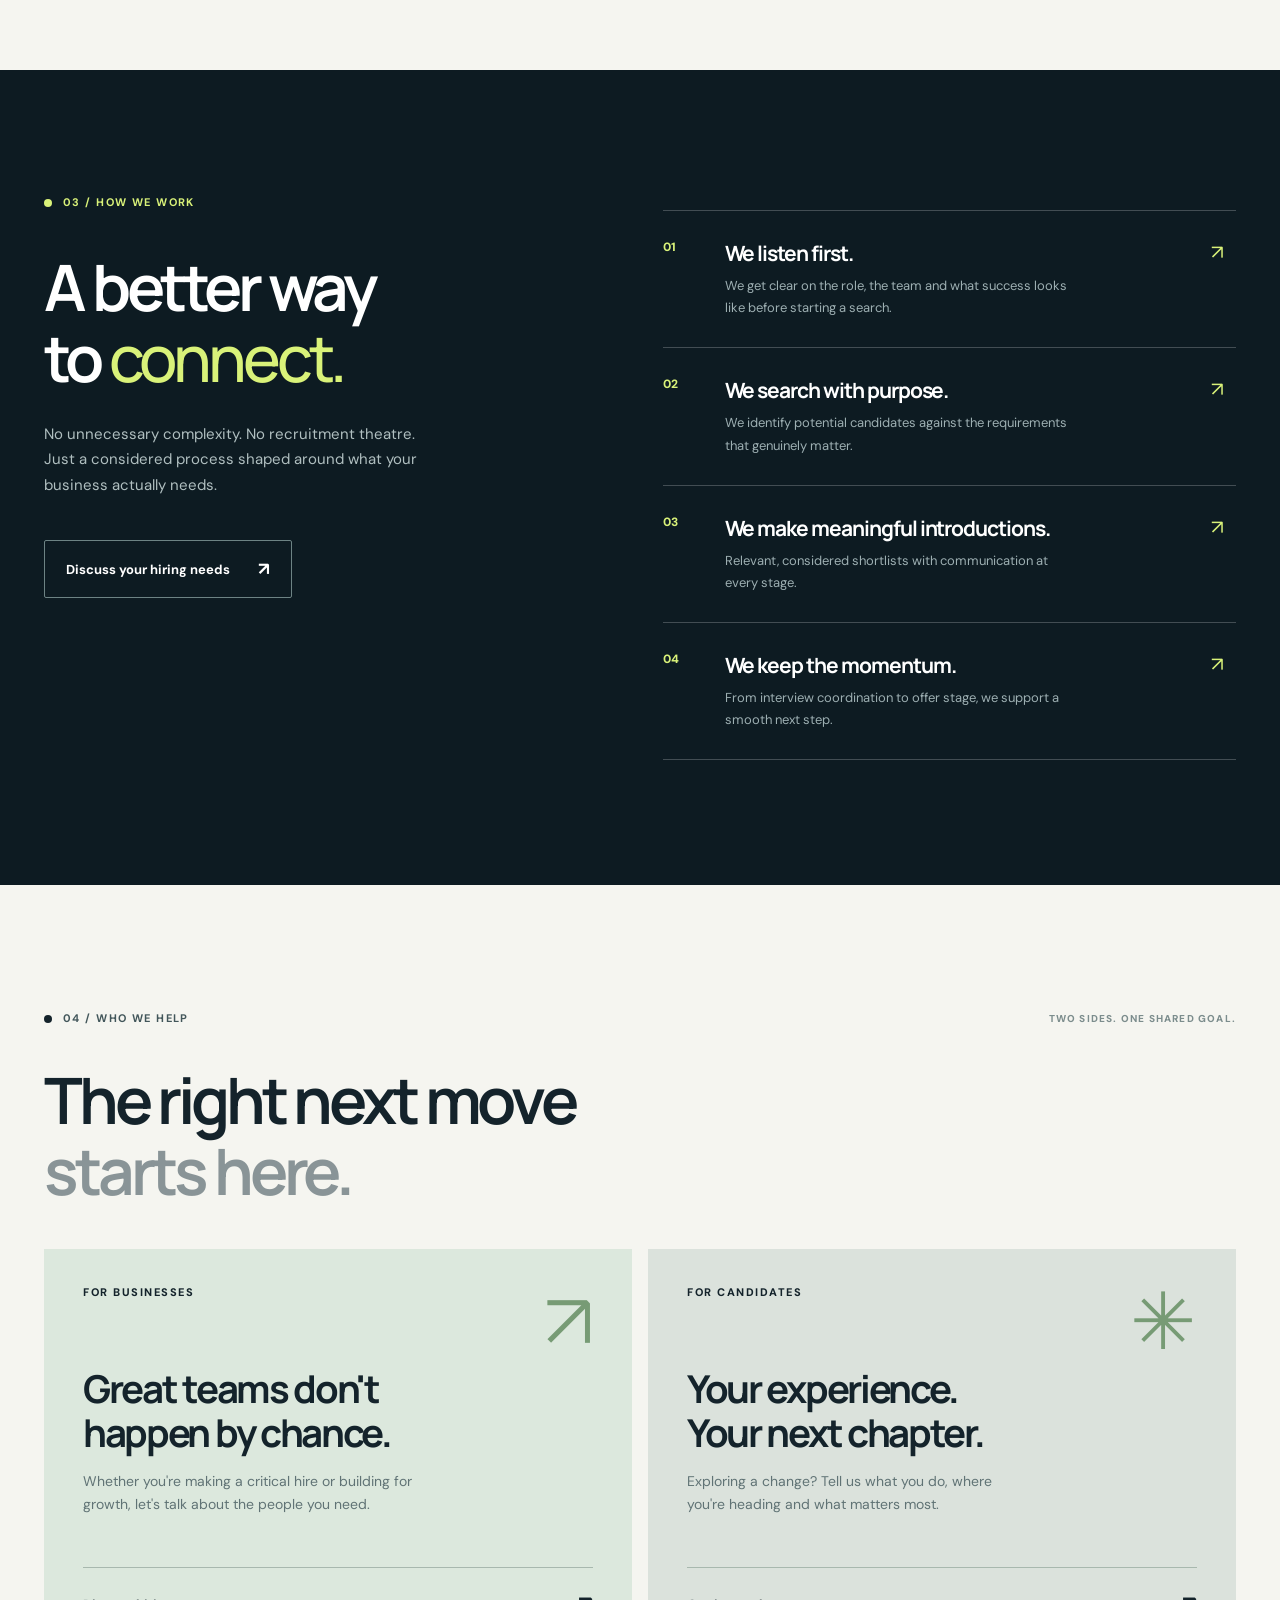
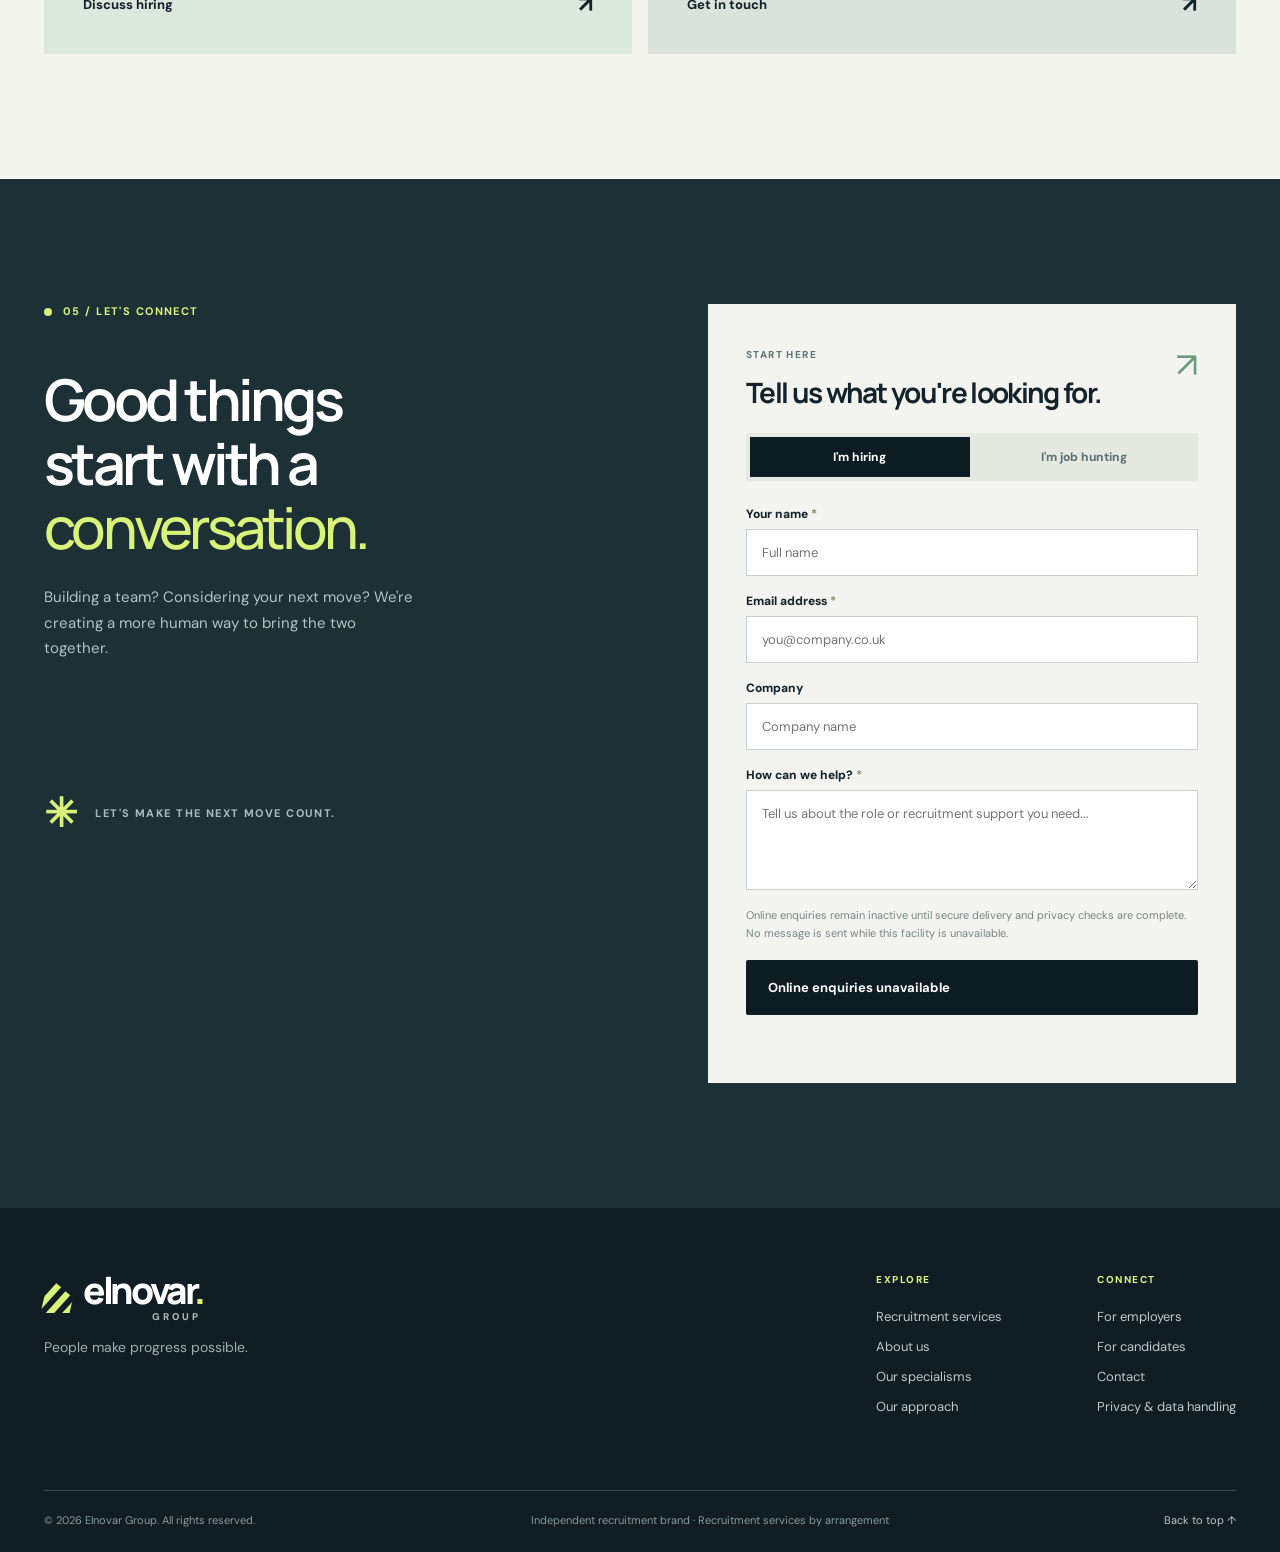
==== commit 164d248e: "Make Elnovar interface production-facing while keeping unconfigured enquiries safely inactive" ====
--- a/index.html
+++ b/index.html
@@ -139,8 +139,8 @@
             <label for="contact-email">Email address <span>*</span></label><input id="contact-email" name="email" type="email" placeholder="you@company.co.uk" autocomplete="email" required>
             <label for="contact-company" id="company-label">Company</label><input id="contact-company" name="company" type="text" placeholder="Company name" autocomplete="organization">
             <label for="contact-message" id="message-label">How can we help? <span>*</span></label><textarea id="contact-message" name="message" rows="4" placeholder="Tell us about the role or recruitment support you need..." required></textarea>
-            <p class="form-note">Preview form — submissions are not yet connected. Please don't enter personal information during testing.</p>
-            <button class="button button-dark form-submit" type="submit">Preview enquiry <span aria-hidden="true">↗</span></button>
+            <p class="form-note">Online enquiries remain inactive until secure delivery and privacy checks are complete. No message is sent while this facility is unavailable.</p>
+            <button class="button button-dark form-submit" type="submit" disabled>Online enquiries unavailable</button>
             <p class="form-feedback" id="form-feedback" role="status" aria-live="polite"></p>
           </form>
         </div>
@@ -152,7 +152,7 @@
       <div><a class="brand footer-brand" href="#top" aria-label="Elnovar Group home"><span class="brand-mark" aria-hidden="true"><i></i><i></i><i></i></span><span class="brand-wordmark"><span class="brand-primary">elnovar<span class="brand-dot">.</span></span><span class="brand-qualifier">GROUP</span></span></a><p>People make progress possible.</p></div>
       <div class="footer-links"><div><span>EXPLORE</span><a href="./services/">Recruitment services</a><a href="#about">About us</a><a href="#industries">Our specialisms</a><a href="#approach">Our approach</a></div><div><span>CONNECT</span><a href="#contact">For employers</a><a href="#candidates">For candidates</a><a href="#contact">Contact</a><a href="/privacy/">Privacy &amp; data handling</a></div></div>
     </div>
-    <div class="container footer-bottom"><span>© <span id="year">2026</span> Elnovar Group. All rights reserved.</span><span>Independent recruitment brand · Enquiry form coming soon</span><a href="#top">Back to top ↑</a></div>
+    <div class="container footer-bottom"><span>© <span id="year">2026</span> Elnovar Group. All rights reserved.</span><span>Independent recruitment brand · Recruitment services by arrangement</span><a href="#top">Back to top ↑</a></div>
   </footer>
 </body>
 </html>
